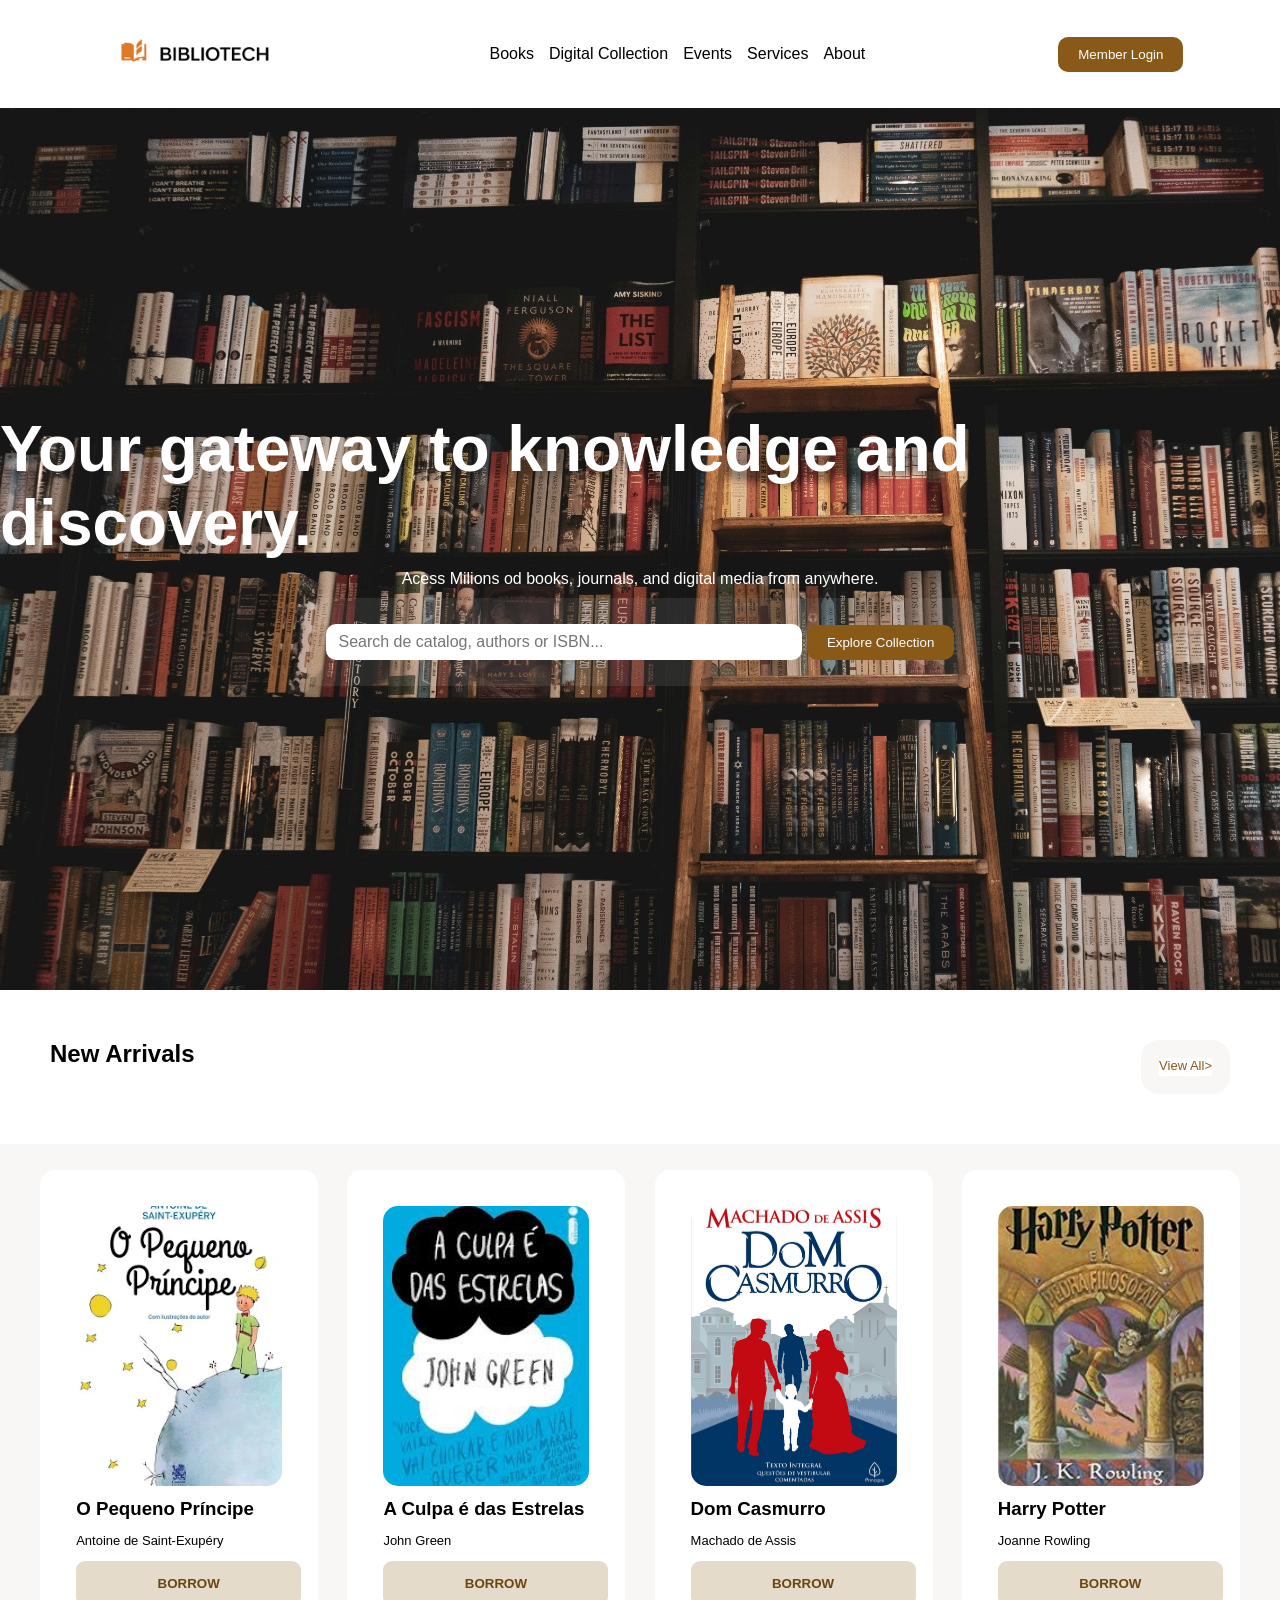
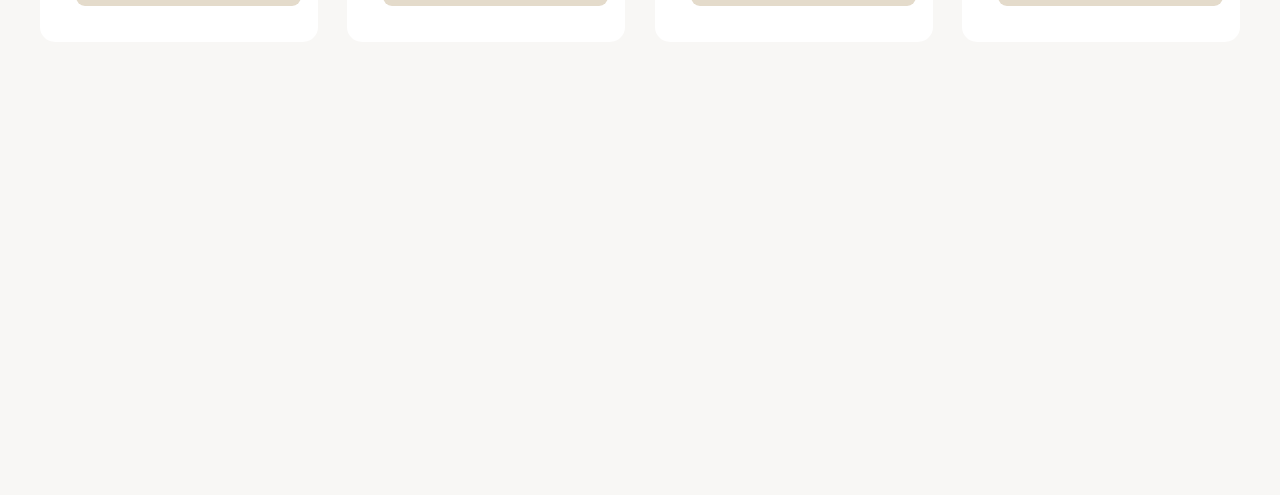
==== AA/index.html @ fc56c880 "primeiro commit" ====
<!DOCTYPE html>
<html lang="en">
<head>
    <meta charset="UTF-8">
    <meta name="viewport" content="width=device-width, initial-scale=1.0">
    <title>Bibliotech</title>
    <link rel="stylesheet" href="index.css">
</head>
<body>

    <div class="cabecalho">
        <img src="assets/logo.png" class= "logo"></img>
        <div class="itens">
            <p>Books</p>
            <p>Digital Collection</p>
            <p>Events</p>
            <p>Services</p>
            <p>About</p>
        </div>

        <input
        type="button"
        value="Member Login"
        class="botao"
        ></input>

    </div>
    <div class="hero">
        <h1> Your gateway to knowledge and discovery. </h1>
        <p> Acess Milions od books, journals, and digital media from anywhere.</p>
        <div class="input_container">
            <input type="text" placeholder="Search de catalog, authors or ISBN..." class="pesquisa">                 
            <input type="button" value="Explore Collection" class="botao">
        </div>
    </div>  
    <div class="new">
        <h2>New Arrivals</h2>
        <p>View All></p>
           </div>
    <div class="livros">
        <div class="card">
            <img src="assets/pequen.jpg" class="pequeno_principe">
            <h3>O Pequeno Príncipe</h3>
            <p>Antoine de Saint-Exupéry</p>
            <button><h4>BORROW</h2></button>
        </div>
        <div class="card">
            <img src="assets/estrela.jpg" class="culpa_estrela">
            <h3>A Culpa é das Estrelas</h3>
            <p>John Green</p>
            <button><h4>BORROW</h2></button>
            
        </div>
        <div class="card">
         <img src="assets/domcas.jpg" class="dom_casmurro">
         <h3>Dom Casmurro</h3>
         <p>Machado de Assis</p>
         <button><h4>BORROW</h2></button>
        </div>
        <div class="card">
            <img src="assets/harry.jpg" class="harry_potter">
            <h3>Harry Potter</h3>
            <p>Joanne Rowling</p>
            <button><h4>BORROW</h2></button>
        </div>
    


        </div> 

           










</body>
</html>
---- AA/index.css ----
.cabecalho{
display: flex;
justify-content: space-around;
align-items: center;
height: 12vh;


}
*{
    margin: 0;
}

.itens{
    display: flex;
gap: 15px;

}


.botao{
    background-color: #895917;
    color: white;
border-radius: 10px;
outline: none;
padding: 10px 20px;
border: none;

}


.logo{
    width: 200px;

}
.image img{
    width: 100vw;
    height: 88vh;
object-fit: cover;
opacity: 40%;
z-index: 2;
}
.image{
    background-color: black;
    z-index: 1;
}
.descricao{
    width: 100vw;
    height: 88vh;
    z-index: 3;
    display: flex;
    align-items: center;
    justify-content: center;
    position: absolute;
    top: 10px;
    right: 10px;
    color: white;
    flex-direction: column;
    

}
.hero{
    width: 100vw;
    height: 98vh;
    justify-content: center;
    align-items: center;
    display: flex;
    background-image: url("assets/capa.jpg");
    flex-direction: column;
    gap: 10px;
    color: white;

}
.hero h1{
    color: white;
    font-weight: 800;
    font-size: 4rem;

}
.hero p{
    color: white;
}
*{
    margin: o;

}
.pesquisa{
    padding: 1vh 5vw 1vh 1vw;
    border: none;
    outline: #895917;
    font-size: 1rem;
    border-radius: 10px;
    width: 400px;
}
.input_container{
    padding: 2vw;
    border-radius: 20px;
    background-color: rgb(213, 213, 213, 0.100);
}
.livros{
    height: 100vh;
    padding: 2vw;
    display: flex;
    justify-content: space-around;
    background-color: #F8F7F5;
}
.card{
    width: 206px;
    border-radius: 15px;
    height: 400px;
    display: flex;
    flex-direction: column;
    justify-content: center;
    border: 4vh solid white;
    background-color: white;
    
    

    
}
.new{
    border:50px solid color(srgb 255 255 255);
    display: flex;
    justify-content: space-between;

}
.new p{
    color: #895917;
    font-size: small;
    border: 2vh solid #F8F7F5;
    border-radius: 2vh;
    height: 2vh;    
}
* {
    font-family: Arial, sans-serif;
}
.card img{
  height: 70%;
  border-radius: 15px;
  object-fit: cover;
  width: 100%;
  margin-bottom: auto;

}
.card button{
    background-color: #e4dbcb;
    border: 0;
    border-radius: 1vh;
    height: 5vh;
    color: #6c450f;
    width: 25vh;
}
.card h3 {
    margin-bottom: auto;
}
.card p{
    margin-bottom: auto;
    font-size: small;

}
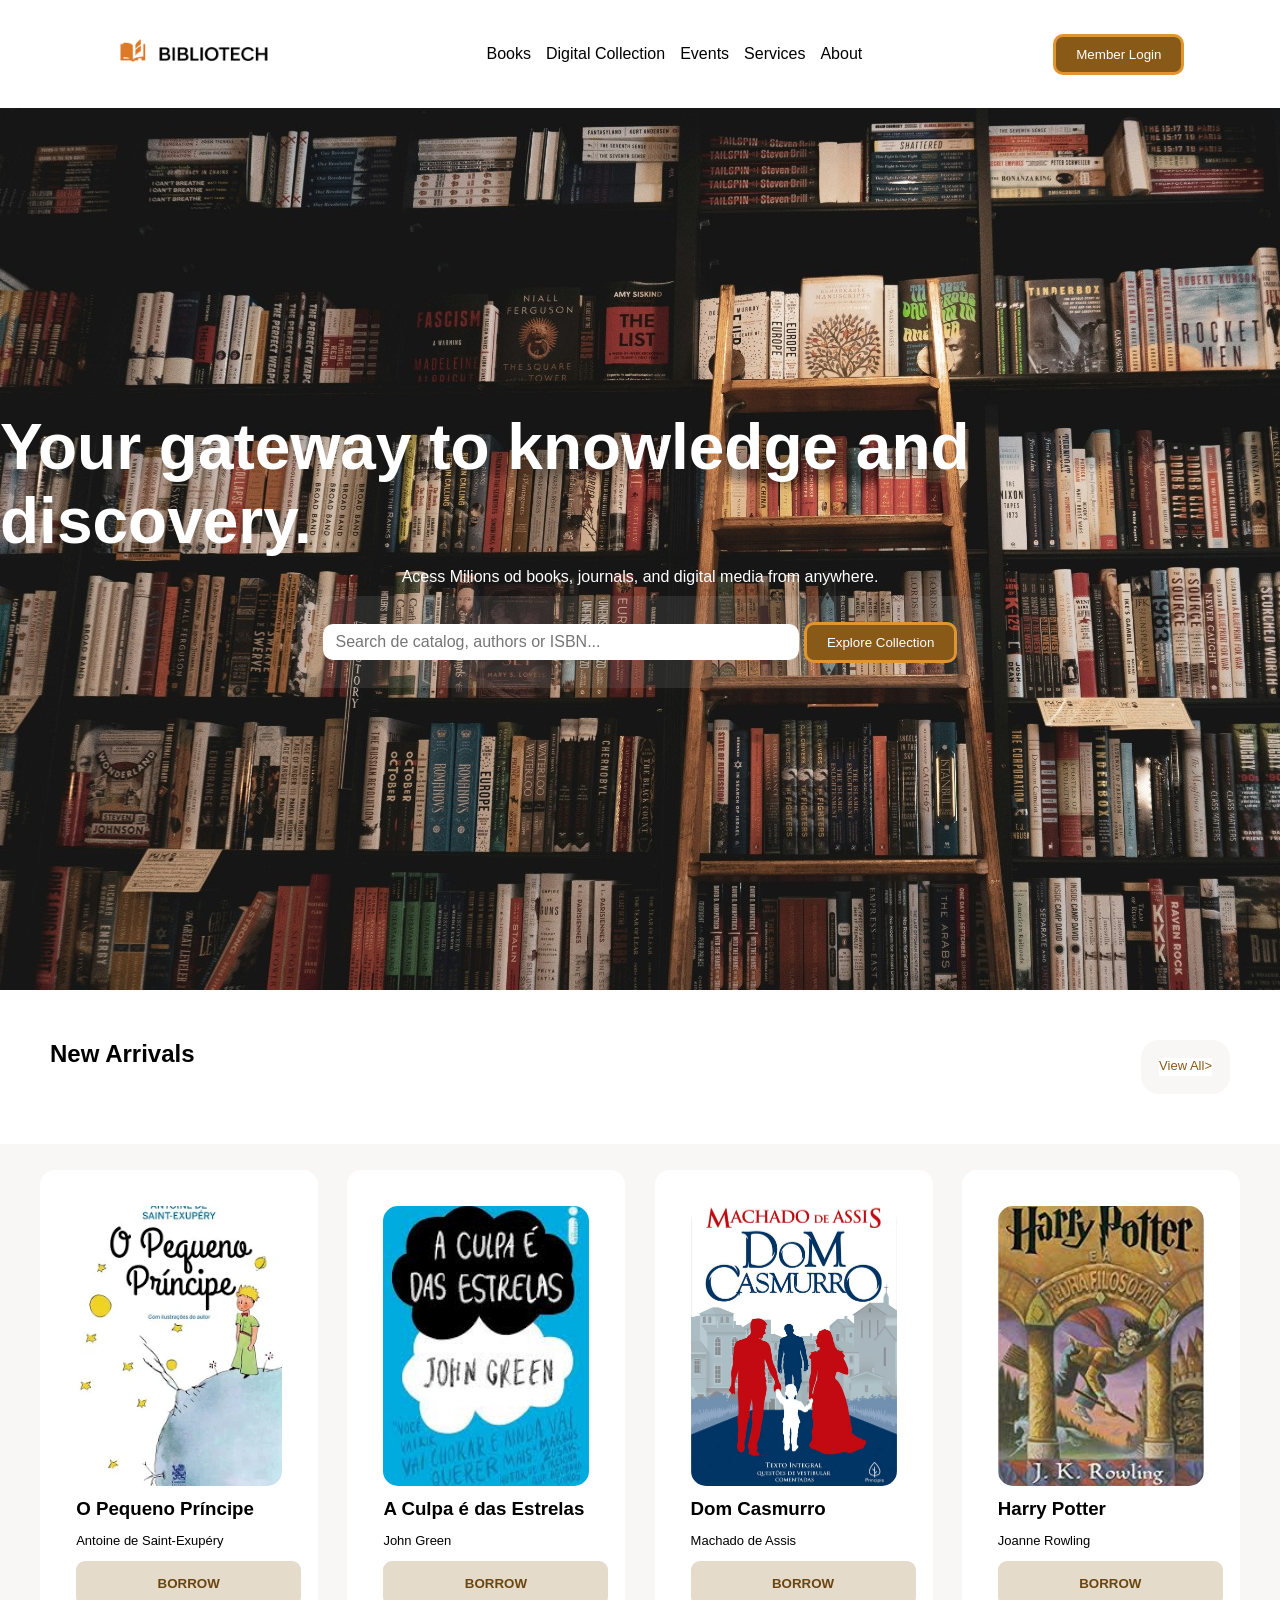
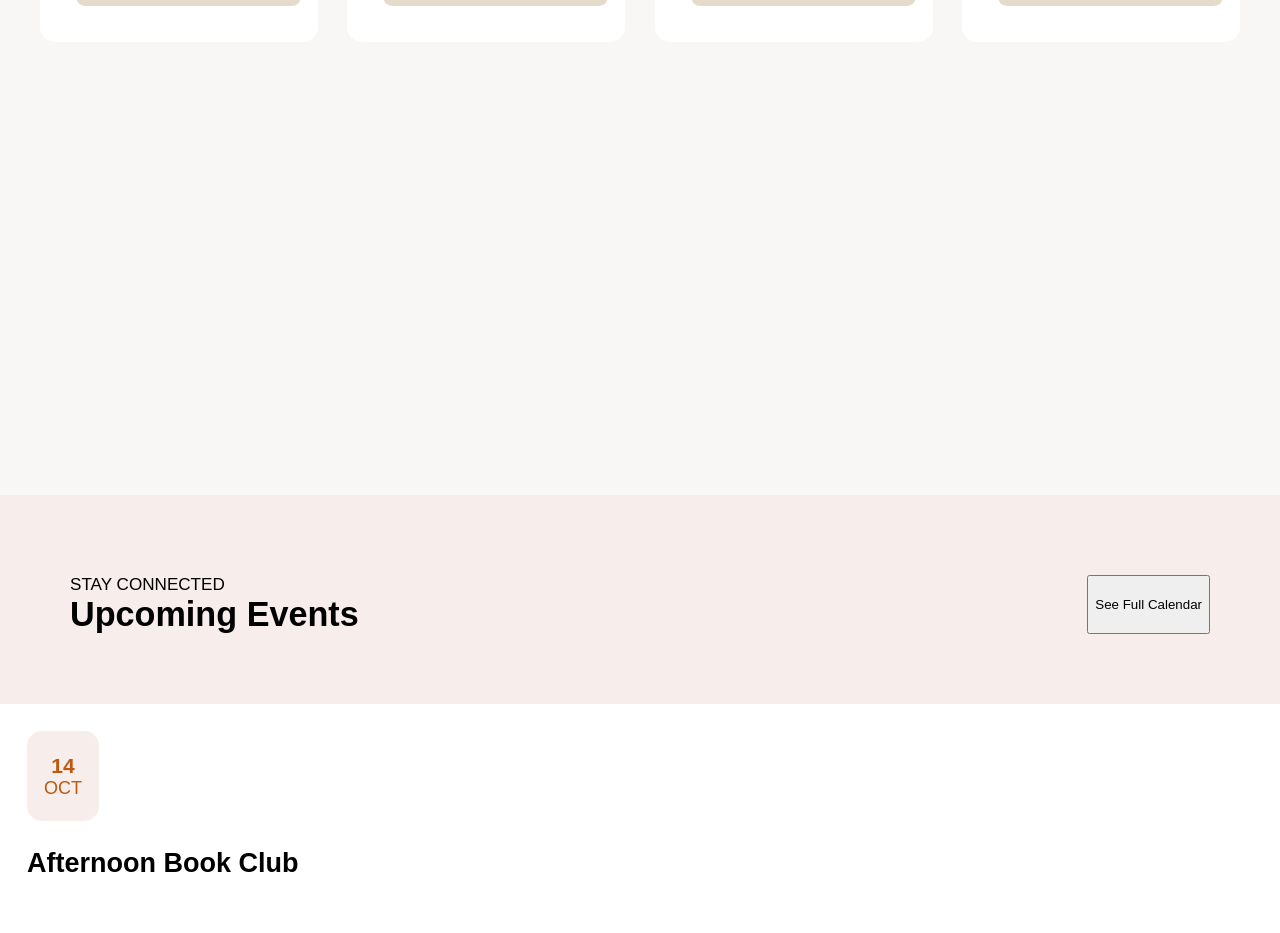
==== commit e0255f67: "updte" ====
--- a/AA/index.html
+++ b/AA/index.html
@@ -22,7 +22,8 @@
         type="button"
         value="Member Login"
         class="botao"
-        ></input>
+        >
+        
 
     </div>
     <div class="hero">
@@ -67,7 +68,29 @@
 
 
         </div> 
+    <div class="calendario">
+    <div class="stay">
+    <p>STAY CONNECTED</p>
+    <h1>Upcoming Events</h1>
+    </div>
+    <button class="see">See Full Calendar</button>
+    </div>
 
+     
+</div>
+<div class="calendariu">
+    <div class="cartas">
+        <div class="dia">
+            <h3>14</h3>
+            <p>OCT</p>
+            </div>
+            <h2>Afternoon Book Club</h2>
+            <p></p>
+
+    </div>
+
+</div>
+    
            
 
 
--- a/AA/index.css
+++ b/AA/index.css
@@ -23,7 +23,7 @@
 border-radius: 10px;
 outline: none;
 padding: 10px 20px;
-border: none;
+border: 0.4vh solid #df9631;
 
 }
 
@@ -157,3 +157,37 @@
     font-size: small;
 
 }
+.calendario{
+    background-color: #F7EDEB;
+    border: 70px solid #F7EDEB;
+    display: flex;
+    justify-content: space-between;
+    border-top: 80px solid #F7EDEB;
+    borer-bottom: 20px solid #F7EDEB;
+    font-size: 1.9vh;
+}
+.cartas{
+    height: 30hv;
+    width: 50vh;
+    background-color: white;
+    border-radius: 15px;
+    border: 3vh solid white;
+    flex-direction: column;
+    font-family: Arial, "Helvetica Neue", Arial, Helvetica, sans-serif;
+    display: flex;
+    font-size: 2vh;
+    gap: 3vh;
+}
+.dia{
+    background-color: #F7EDEB;
+    color: #BE590F;
+    height: 10vh;
+    width: 8vh;
+    border-radius: 15px;
+    display: flex;
+    flex-direction: column;
+    align-items: center;
+    justify-content: center;
+}
+
+
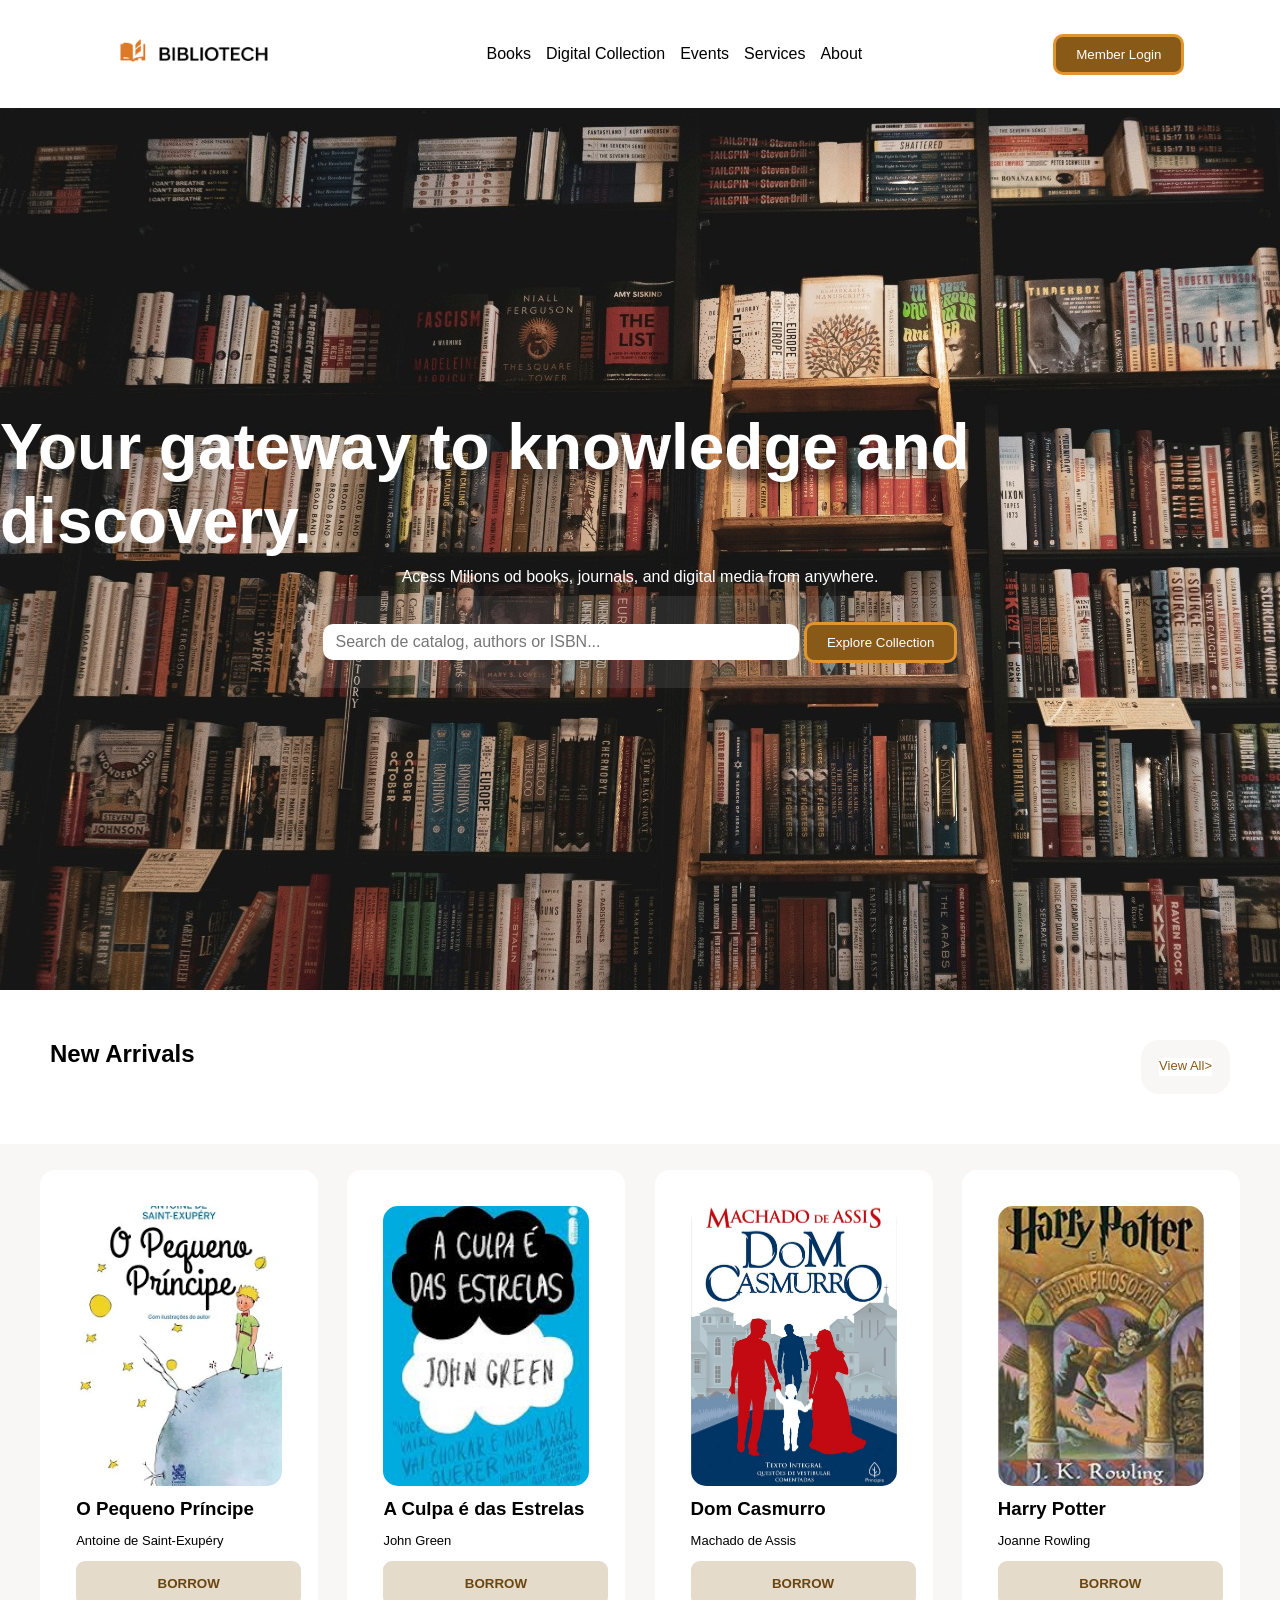
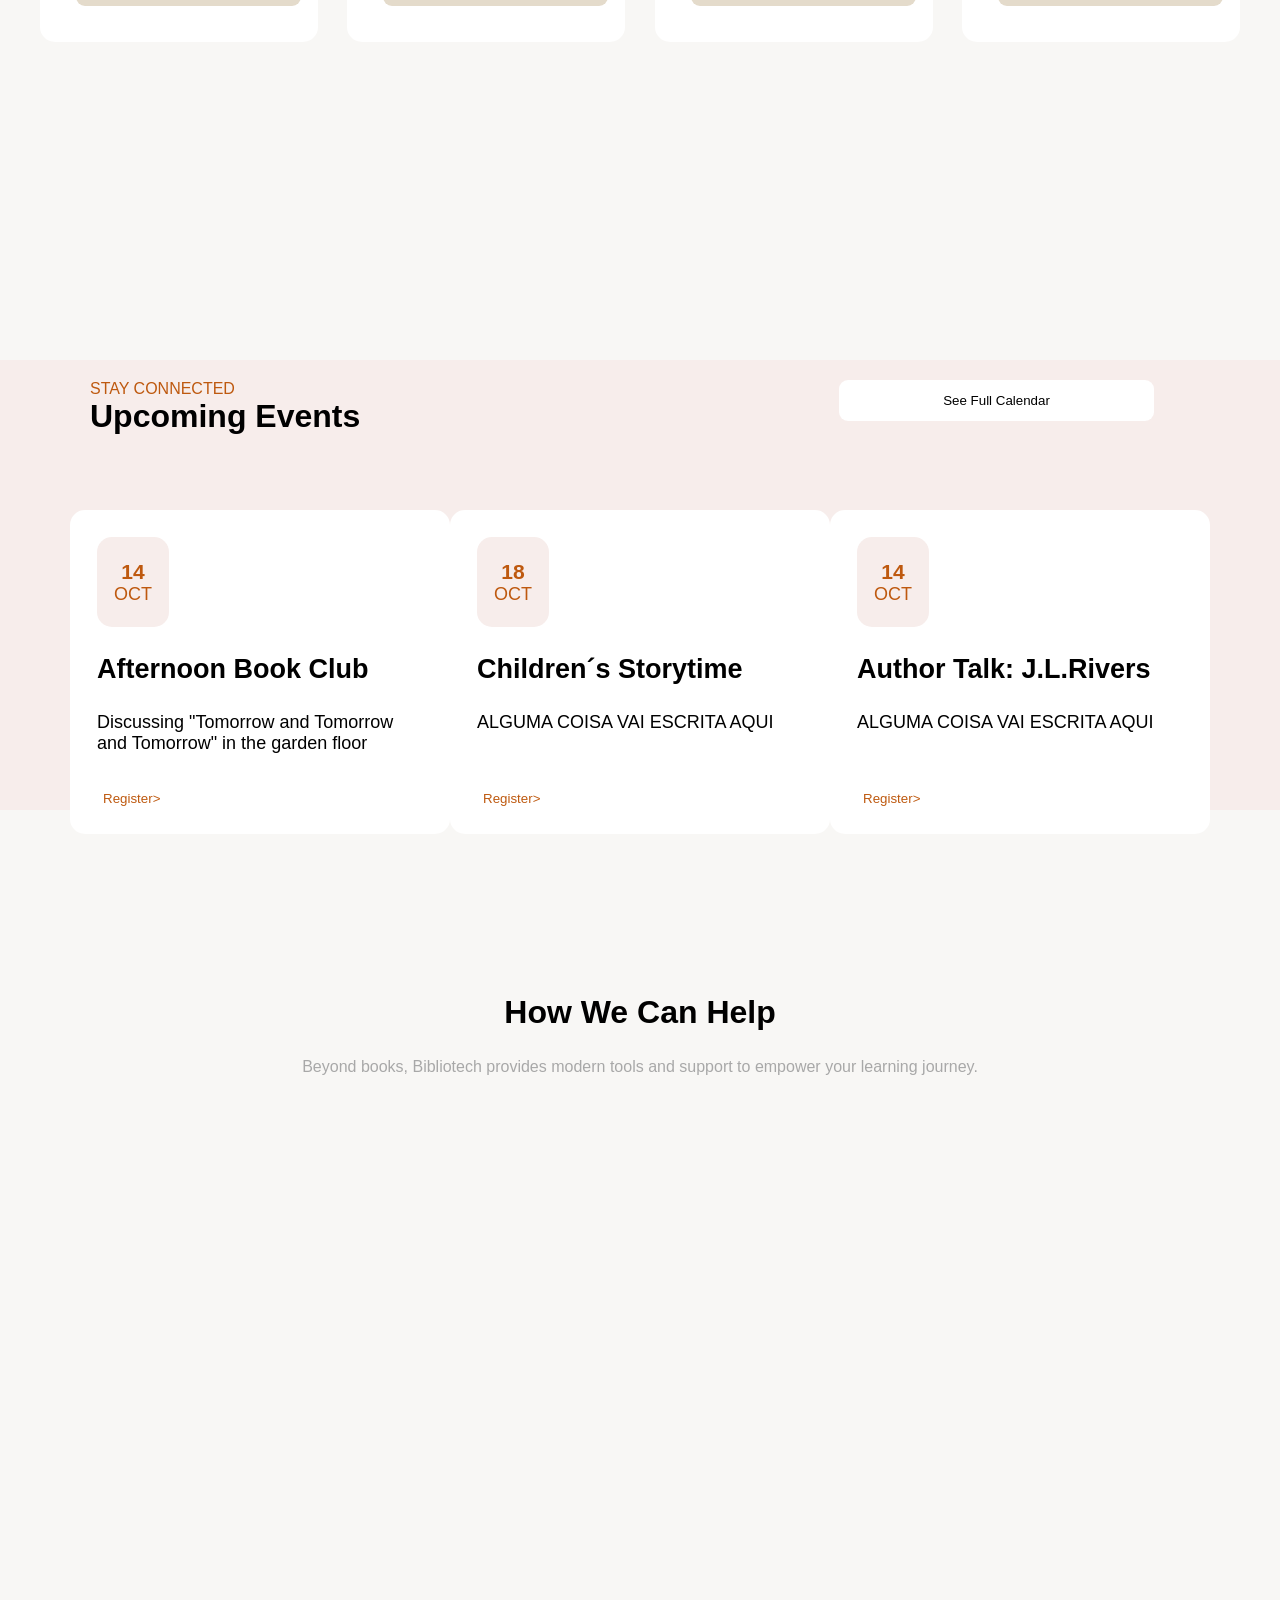
==== commit eb4dafa9: "sim" ====
--- a/AA/index.html
+++ b/AA/index.html
@@ -85,11 +85,44 @@
             <p>OCT</p>
             </div>
             <h2>Afternoon Book Club</h2>
-            <p></p>
+            <p>Discussing "Tomorrow and Tomorrow and Tomorrow" in the garden floor</p>
+            <button>Register></button>
+        </div>
+       <div class="cartas">
+        <div class="dia">
+            <h3>18</h3>
+            <p>OCT</p>
+            </div>
+            <h2>Children´s Storytime</h2>
+            <p>ALGUMA COISA VAI ESCRITA AQUI</p>
+            <button>Register></button>
+        </div>
+        <div class="cartas">
+        <div class="dia">
+            <h3>14</h3>
+            <p>OCT</p>
+            </div>
+            <h2>Author Talk: J.L.Rivers</h2>
+            <p>ALGUMA COISA VAI ESCRITA AQUI</p>
+            <button>Register></button>
+        </div>
+         </div>
+         <div class="Painel">
+            <div class="Ajuda">
+                <h1>How We Can Help</h1>
+                <p>Beyond books, Bibliotech provides modern tools and support to empower your learning journey.  </p>
 
-    </div>
+            </div>
+         </div>
+     
+            
 
-</div>
+            
+
+
+
+         </div>
+
     
            
 
--- a/AA/index.css
+++ b/AA/index.css
@@ -59,7 +59,7 @@
 
 }
 .hero{
-    width: 100vw;
+    width: 100;
     height: 98vh;
     justify-content: center;
     align-items: center;
@@ -97,7 +97,7 @@
     background-color: rgb(213, 213, 213, 0.100);
 }
 .livros{
-    height: 100vh;
+    height: 85vh;
     padding: 2vw;
     display: flex;
     justify-content: space-around;
@@ -158,16 +158,38 @@
 
 }
 .calendario{
+    display: flex;
+    margin: 6vh;
     background-color: #F7EDEB;
-    border: 70px solid #F7EDEB;
-    display: flex;
     justify-content: space-between;
-    border-top: 80px solid #F7EDEB;
-    borer-bottom: 20px solid #F7EDEB;
-    font-size: 1.9vh;
-}
+    margin: 0%;
+    border: 20px solid #F7EDEB;
+    border-top: 20px solid #F7EDEB;
+    border-left: 10vh solid #F7EDEB;
+    border-right: 14vh solid #F7EDEB;
+    border-bottom: 0gap;
+    
+    
+    
+    
+
+}
+.calendario button{
+    border: none;
+    background-color: white;
+    width: 35vh;
+    height: 4.5vh;
+    border-radius: 1vh;
+    
+
+
+}
+.calendario p{
+    color: #BE590F;
+}
+
 .cartas{
-    height: 30hv;
+    height: 30vh;
     width: 50vh;
     background-color: white;
     border-radius: 15px;
@@ -189,5 +211,51 @@
     align-items: center;
     justify-content: center;
 }
-
-
+.cartas button{
+    margin-top: auto;
+    color: #BE590F;
+    cursor: pointer;
+    border: none;
+    background-color: white;
+    width: 2vh;
+}
+.calendariu{
+    background-color: #F7EDEB;
+    border: 70px solid #F7EDEB;
+    display: flex;
+    justify-content: space-between;
+    border-top: 55px solid #F7EDEB;
+    border-bottom:20px #F7EDEB;
+    font-size: 1.9vh;
+    height: 300px;
+    
+    
+}
+.Painel{
+    display: flex;
+    background-color: white;
+    height: 100vh;
+    justify-content: center;
+    border-top: 15vh solid #F8F7F5;
+    background-color: #F8F7F5
+
+    
+}
+.Ajuda{
+    height: 20vh;
+    display: flex;
+    flex-direction: column;
+    align-items: center;
+    justify-content: center;
+    gap: 3vh;
+    width: 100vh;
+    text-align: center ;
+}
+.Ajuda p{
+    
+    color: #A8A8A8;
+
+}
+
+
+
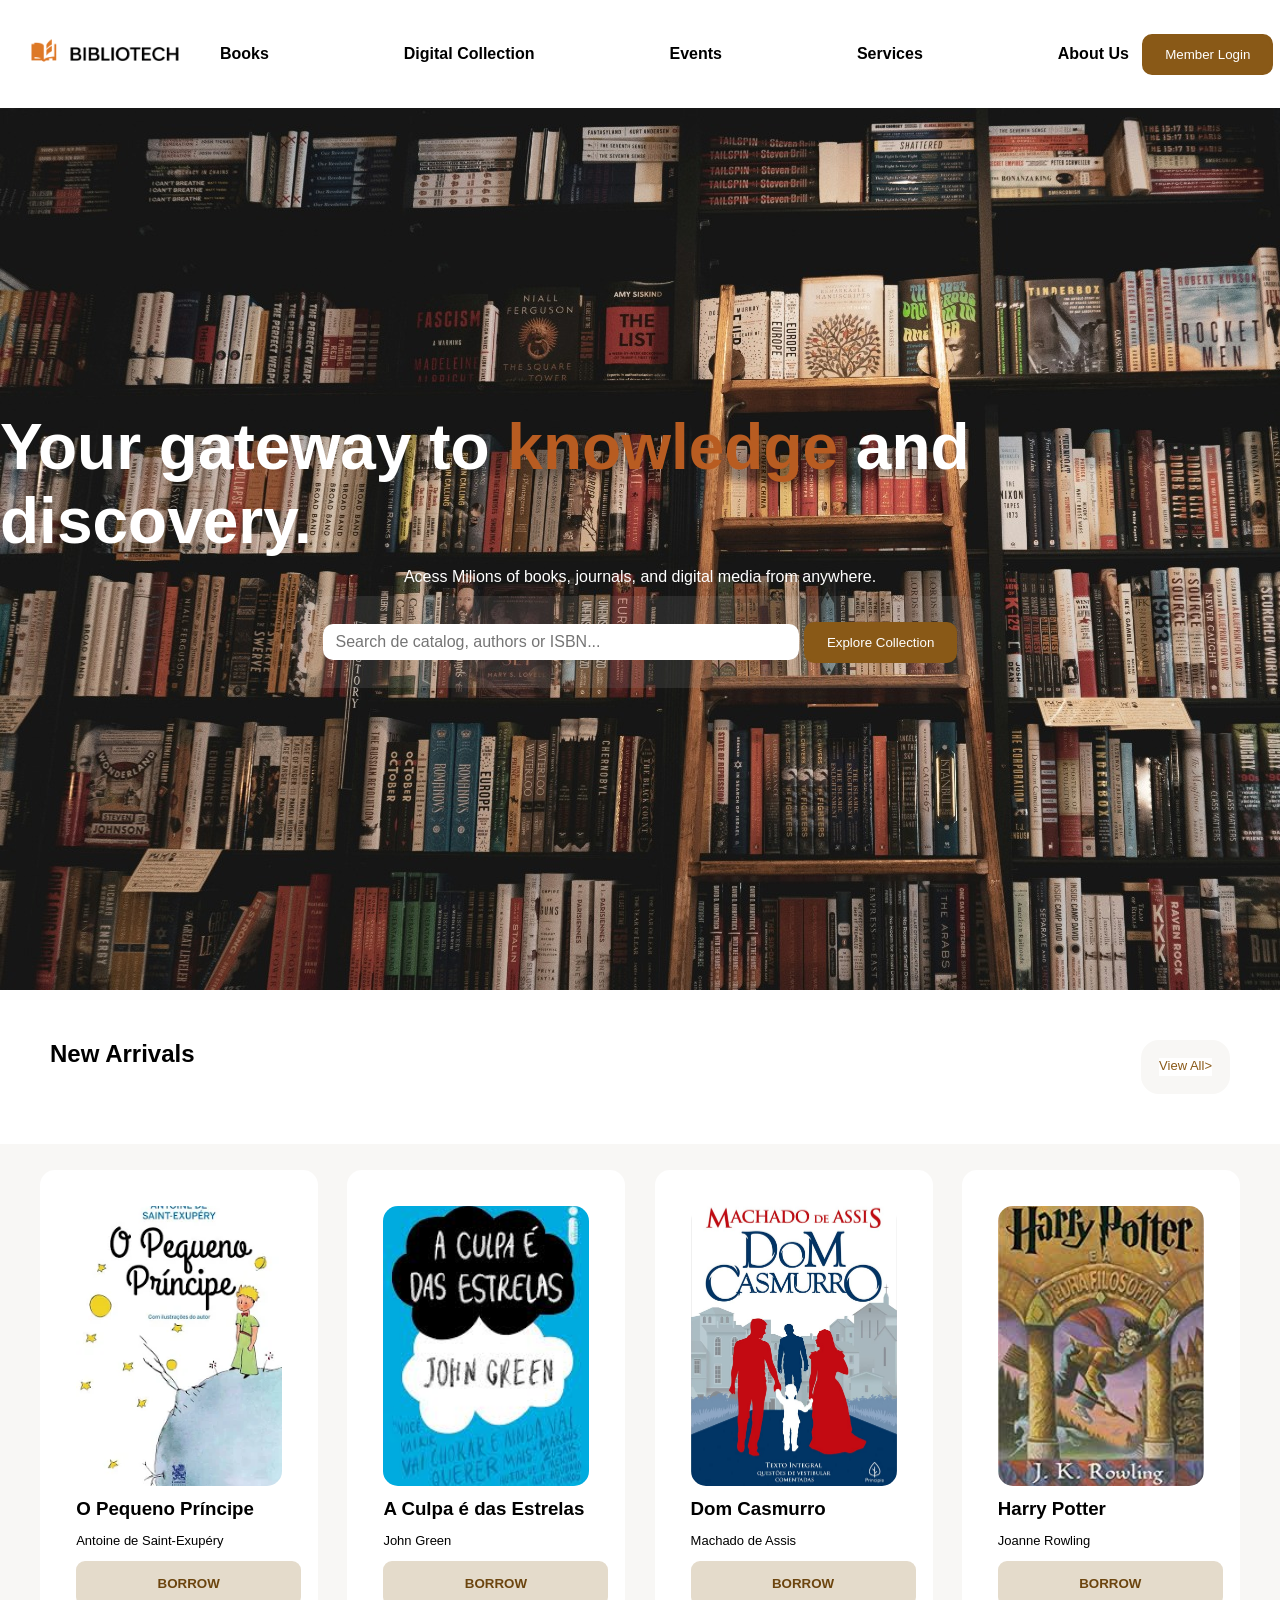
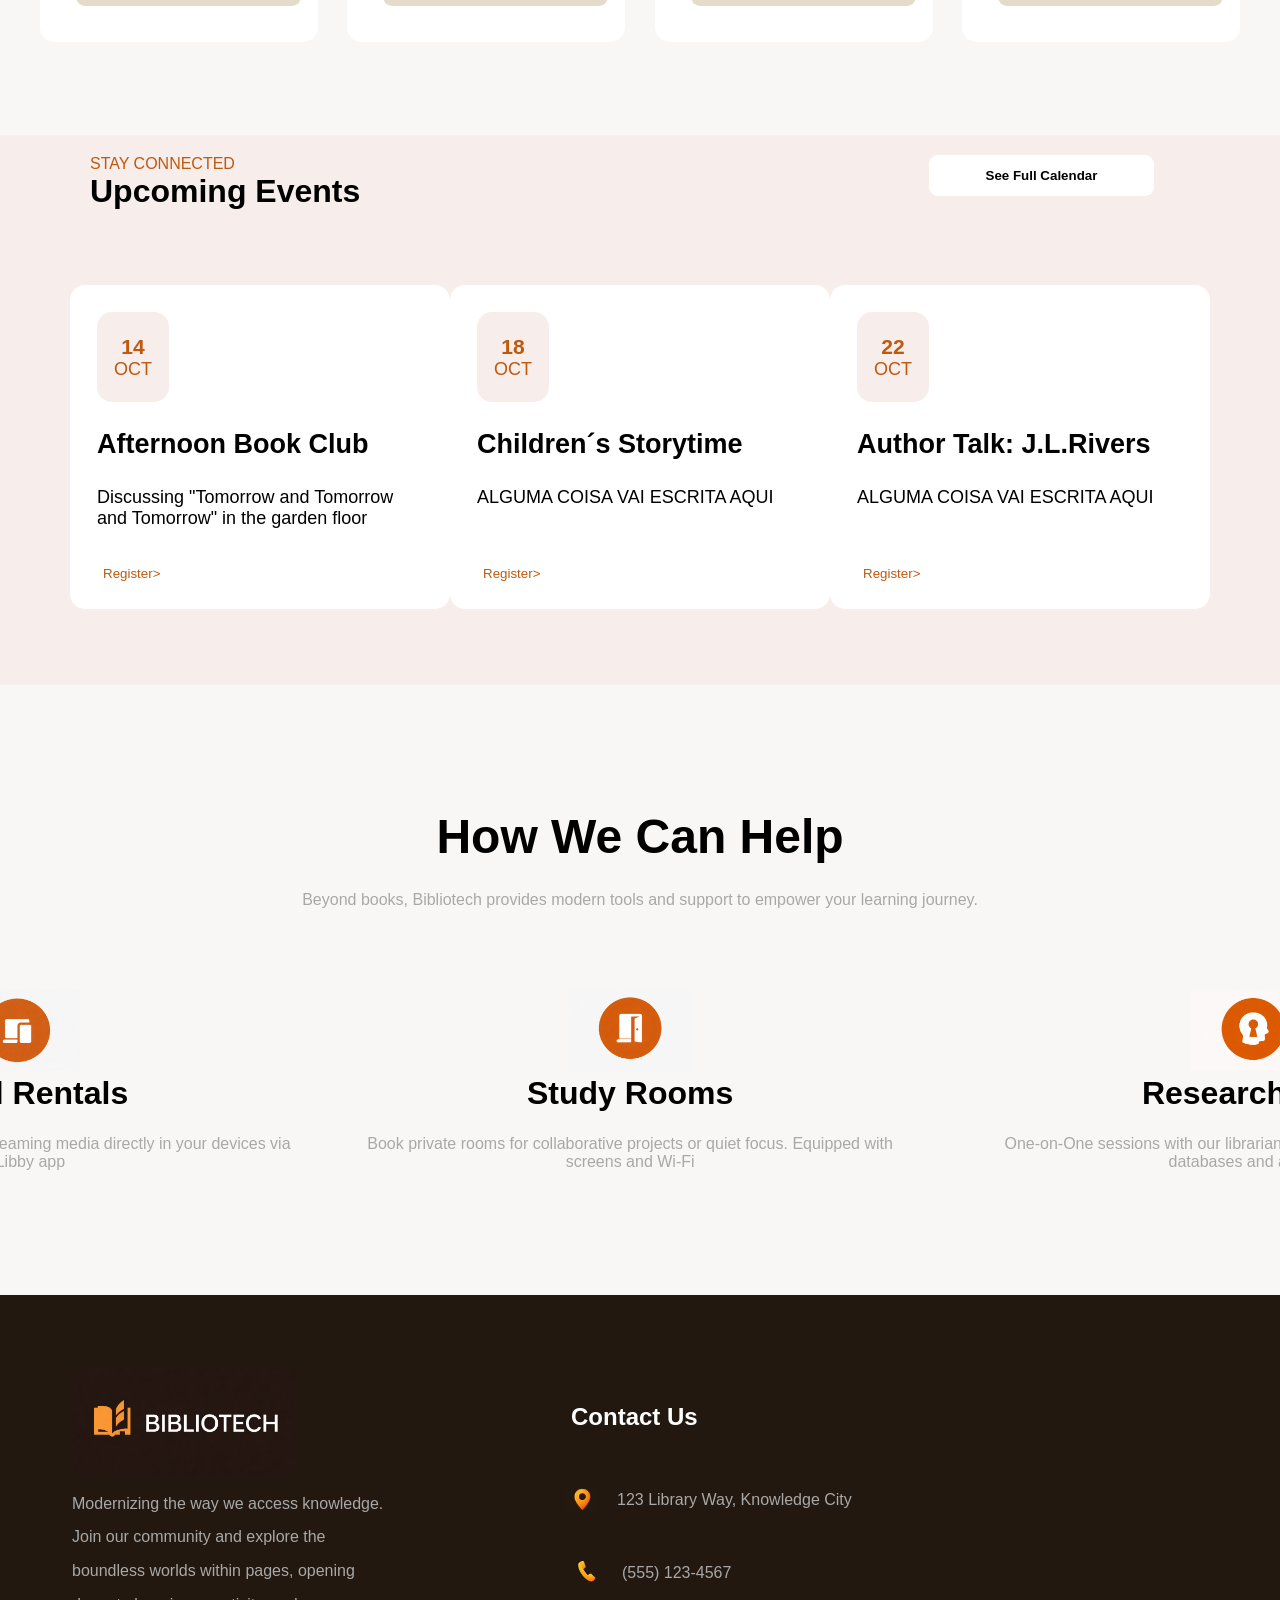
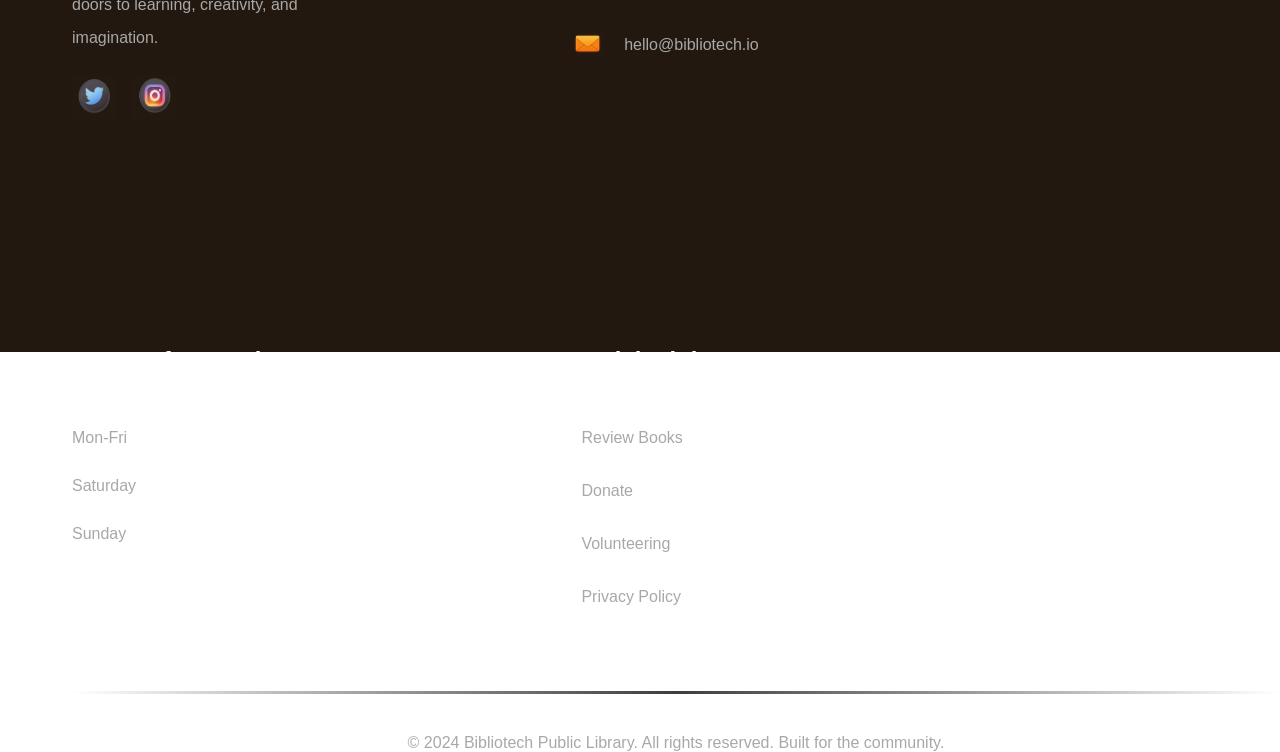
==== commit c108d333: "update" ====
--- a/AA/index.html
+++ b/AA/index.html
@@ -11,11 +11,11 @@
     <div class="cabecalho">
         <img src="assets/logo.png" class= "logo"></img>
         <div class="itens">
-            <p>Books</p>
-            <p>Digital Collection</p>
-            <p>Events</p>
-            <p>Services</p>
-            <p>About</p>
+            <h4>Books</h4>
+            <h4>Digital Collection</h4>
+            <h4>Events</h4>
+            <h4>Services</h4>
+            <h4>About Us</h4>
         </div>
 
         <input
@@ -27,8 +27,8 @@
 
     </div>
     <div class="hero">
-        <h1> Your gateway to knowledge and discovery. </h1>
-        <p> Acess Milions od books, journals, and digital media from anywhere.</p>
+        <h1>Your gateway to <span class="Destaque">knowledge</span> and discovery.  </h1>
+        <p> Acess Milions of books, journals, and digital media from anywhere.</p>
         <div class="input_container">
             <input type="text" placeholder="Search de catalog, authors or ISBN..." class="pesquisa">                 
             <input type="button" value="Explore Collection" class="botao">
@@ -73,7 +73,7 @@
     <p>STAY CONNECTED</p>
     <h1>Upcoming Events</h1>
     </div>
-    <button class="see">See Full Calendar</button>
+    <button class="see"><h4>See Full Calendar</h4></button>
     </div>
 
      
@@ -99,7 +99,7 @@
         </div>
         <div class="cartas">
         <div class="dia">
-            <h3>14</h3>
+            <h3>22</h3>
             <p>OCT</p>
             </div>
             <h2>Author Talk: J.L.Rivers</h2>
@@ -109,17 +109,83 @@
          </div>
          <div class="Painel">
             <div class="Ajuda">
-                <h1>How We Can Help</h1>
+                <div class="tamanho">
+                    <h1>How We Can Help</h1>
+                </div>
                 <p>Beyond books, Bibliotech provides modern tools and support to empower your learning journey.  </p>
-
-            </div>
-         </div>
+                <div class="cards">
+                    <div class="Digital">
+                        <img src="assets/image1.jpg" alt="digitalimg">
+            <h1>Digital Rentals</h1>
+            <p>Borrow ebooks, audiobooks, and streaming media directly in your devices via the Libby app</p>
+         </div>
+         <div class="Study">
+            <img src="assets/image2.jpg" alt="stdudyimg">
+            <h1>Study Rooms</h1>
+            <p>Book private rooms for collaborative projects or quiet focus. Equipped with screens and Wi-Fi</p>
+         </div>
+         <div class="Research">
+            <img src="assets/image3.jpg" alt="researchimg">
+            <h1>Research Help</h1>
+            <p>One-on-One sessions with our librarians to hel you navigate academic databases and archives </p>
+         </div>
+
+                </div>
+            </div>
+         </div>
+         <div class="fundopreto">
+
+    <div class="txt">
+        <img class="logo" src="assets/logofinal.jpg" alt="logoimg">
+        <p> Modernizing the way we access knowledge. Join our community and explore the boundless worlds within pages, opening doors to learning, creativity, and imagination. </p>
+
+        <div class="redes">
+            <img class="twitter" src="assets/twitter.jpg" alt="logotwitter">
+            <img class="insta" src="assets/instagram.jpg" alt="logoinsta">
+        </div>
+    </div>
+
+         <div class="contact">
+            <h2>Contact Us</h2>
+            <div class="gps">
+                <img src="assets/gps.jpg" alt="img">
+                <p>123 Library Way, Knowledge City</p>
+             </div>
+            <div class="telefone">
+                <img src="assets/telefone.jpg" alt="img">
+                <p>(555) 123-4567</p>
+            </div>
+            <div class="carta">
+                <img class="cartinha" src="assets/carta.jpg" alt="img">
+                <p>hello@bibliotech.io</p>
+                   </div>
+         </div>
+
+         <div class="hours">
+            <h2>Hours of Operation</h2>
+                    <p>Mon-Fri<span>8am - 9pm</span></p>
+                    <p>Saturday<span>10am -6 pm</span></p>
+                    <p>Sunday<span>12pm - 5pm</span></p>
+         </div>
+
+         <div class="quick">
+                        <h2>Quick Links</h2>
+                        <p>Review Books</p>
+                        <p>Donate</p> 
+                        <p>Volunteering</p>
+                        <p>Privacy Policy</p>
+            </div>
+        <div class="ultima">
+            <p>© 2024 Bibliotech Public Library. All rights reserved. Built for the community.</p>
+        </div>
+
+</div>
+        
+ 
+         
      
             
 
-            
-
-
 
          </div>
 
--- a/AA/index.css
+++ b/AA/index.css
@@ -12,8 +12,13 @@
 
 .itens{
     display: flex;
-gap: 15px;
-
+gap: 15vh;
+
+
+}
+.Destaque{
+    color: #B85C21;
+    
 }
 
 
@@ -23,7 +28,9 @@
 border-radius: 10px;
 outline: none;
 padding: 10px 20px;
-border: 0.4vh solid #df9631;
+border: 0.4vh solid #895917;
+cursor: pointer;
+
 
 }
 
@@ -97,11 +104,12 @@
     background-color: rgb(213, 213, 213, 0.100);
 }
 .livros{
-    height: 85vh;
+    height: 60vh;
     padding: 2vw;
     display: flex;
     justify-content: space-around;
     background-color: #F8F7F5;
+    
 }
 .card{
     width: 206px;
@@ -112,7 +120,7 @@
     justify-content: center;
     border: 4vh solid white;
     background-color: white;
-    
+    cursor: pointer;
     
 
     
@@ -172,12 +180,14 @@
     
     
     
+    
+    
 
 }
 .calendario button{
     border: none;
     background-color: white;
-    width: 35vh;
+    width: 25vh;
     height: 4.5vh;
     border-radius: 1vh;
     
@@ -227,17 +237,22 @@
     border-top: 55px solid #F7EDEB;
     border-bottom:20px #F7EDEB;
     font-size: 1.9vh;
-    height: 300px;
+    height: 400px;
     
     
 }
 .Painel{
     display: flex;
+    text-align: center;
+    padding: 80px 20px;
     background-color: white;
-    height: 100vh;
+    height: 35vh;
     justify-content: center;
     border-top: 15vh solid #F8F7F5;
     background-color: #F8F7F5
+    
+    
+    
 
     
 }
@@ -249,13 +264,199 @@
     justify-content: center;
     gap: 3vh;
     width: 100vh;
-    text-align: center ;
+    margin-bottom: 60px;
+    
 }
 .Ajuda p{
     
     color: #A8A8A8;
 
 }
-
-
-
+.cards{
+    display: flex;
+    justify-content: center;
+    gap: 6vh;
+    margin-top: 6vh;
+    width: 200vh;
+    
+
+}
+.Digital img{
+    width: 14vh;
+    height: 9vh;
+}
+.Study img{
+    width: 14vh;
+    height: 9vh;
+}
+.Research img{
+    width: 14vh;
+    height: 9vh;
+}
+.Digital h1{
+    margin-bottom: 2.5vh;
+}
+.Study h1{
+    margin-bottom: 2.5vh;
+}
+.Research h1{
+    margin-bottom: 2.5vh;
+}
+.tamanho{
+    font-size: 24px;
+}
+.fundopreto{
+    background-color: #22180F;
+    height: 65vh;
+    display: flex;
+    flex-wrap: wrap;
+    justify-content: flex-start;
+    align-items: flex-start;
+    padding-left: 8vh;
+    padding-top: 8vh;
+    gap: 20vh;
+    
+}
+.txt{
+    width: 35vh;
+    font-size: 16px;
+    line-height: 2.1;
+    color: #A8A8A8
+    
+    
+}
+.txt .logo{
+    height: 12vh;
+    width: 25vh;
+    
+}
+
+.redes img{
+    height: 5vh;
+    width: 5vh;
+    margin-right: 10px;
+    mix-blend-mode: screen;
+    margin-top: 20px;
+}
+
+.contact h2{
+    color: white;
+    margin-top: 4vh;
+    margin-bottom: 6vh;
+    margin-left: 4px;
+    
+}
+.contact{
+    color: #A8A8A8;
+    
+    
+}
+
+.contact p{
+    margin: 0;
+    white-space: nowrap;
+}
+
+.gps img{
+    width: 30px;
+    height: 30px;
+    object-fit: contain;
+    mix-blend-mode: screen;
+    flex-shrink: 0;
+
+}
+
+.carta img{
+    width: 30px;
+    height: 30px;
+    object-fit: contain;
+    mix-blend-mode: screen;
+    flex-shrink: 0;
+    padding-left: 0.8vh;
+}
+
+.telefone img{
+    background-color: transparent;
+    width: 35px;
+    height: 35px;
+    object-fit: contain;
+    flex-shrink: 0;
+
+}
+
+.gps,
+.telefone,
+.carta{
+    display: flex;
+    align-items: center;
+    gap: 20px;
+    margin-bottom: 40px;
+}
+
+.hours h2{
+    color: white;
+    margin-bottom: 6vh;
+    margin-top: 4vh;
+    
+}
+
+.hours{
+    color: #A8A8A8;
+    
+    
+    
+
+}
+.hours span{
+    color: white;
+    margin-left: 20vh;
+
+}
+.hours p{
+    margin-bottom: 30px;
+}
+
+.quick h2{
+    color: white;
+    margin-top: 4vh;
+    margin-bottom: 6vh;
+    
+    
+
+}
+
+.quick p{
+    color: #A8A8A8;
+    margin-bottom: 35px;
+    
+}
+.ultima{
+    width: 100%;
+    text-align: center;
+    padding-top: 50px;
+    color: #A8A8A8;
+    margin-top: -20vh;
+    position: relative;
+    
+    
+    
+}
+.ultima::before{
+    content: "";
+    display: block;
+    width: 100%;
+    height: 3px;
+    margin-bottom: 40px;
+
+    background: linear-gradient(
+        to right,
+        transparent,
+        rgb(60, 61, 61),
+        transparent
+      );
+}
+    
+
+
+
+
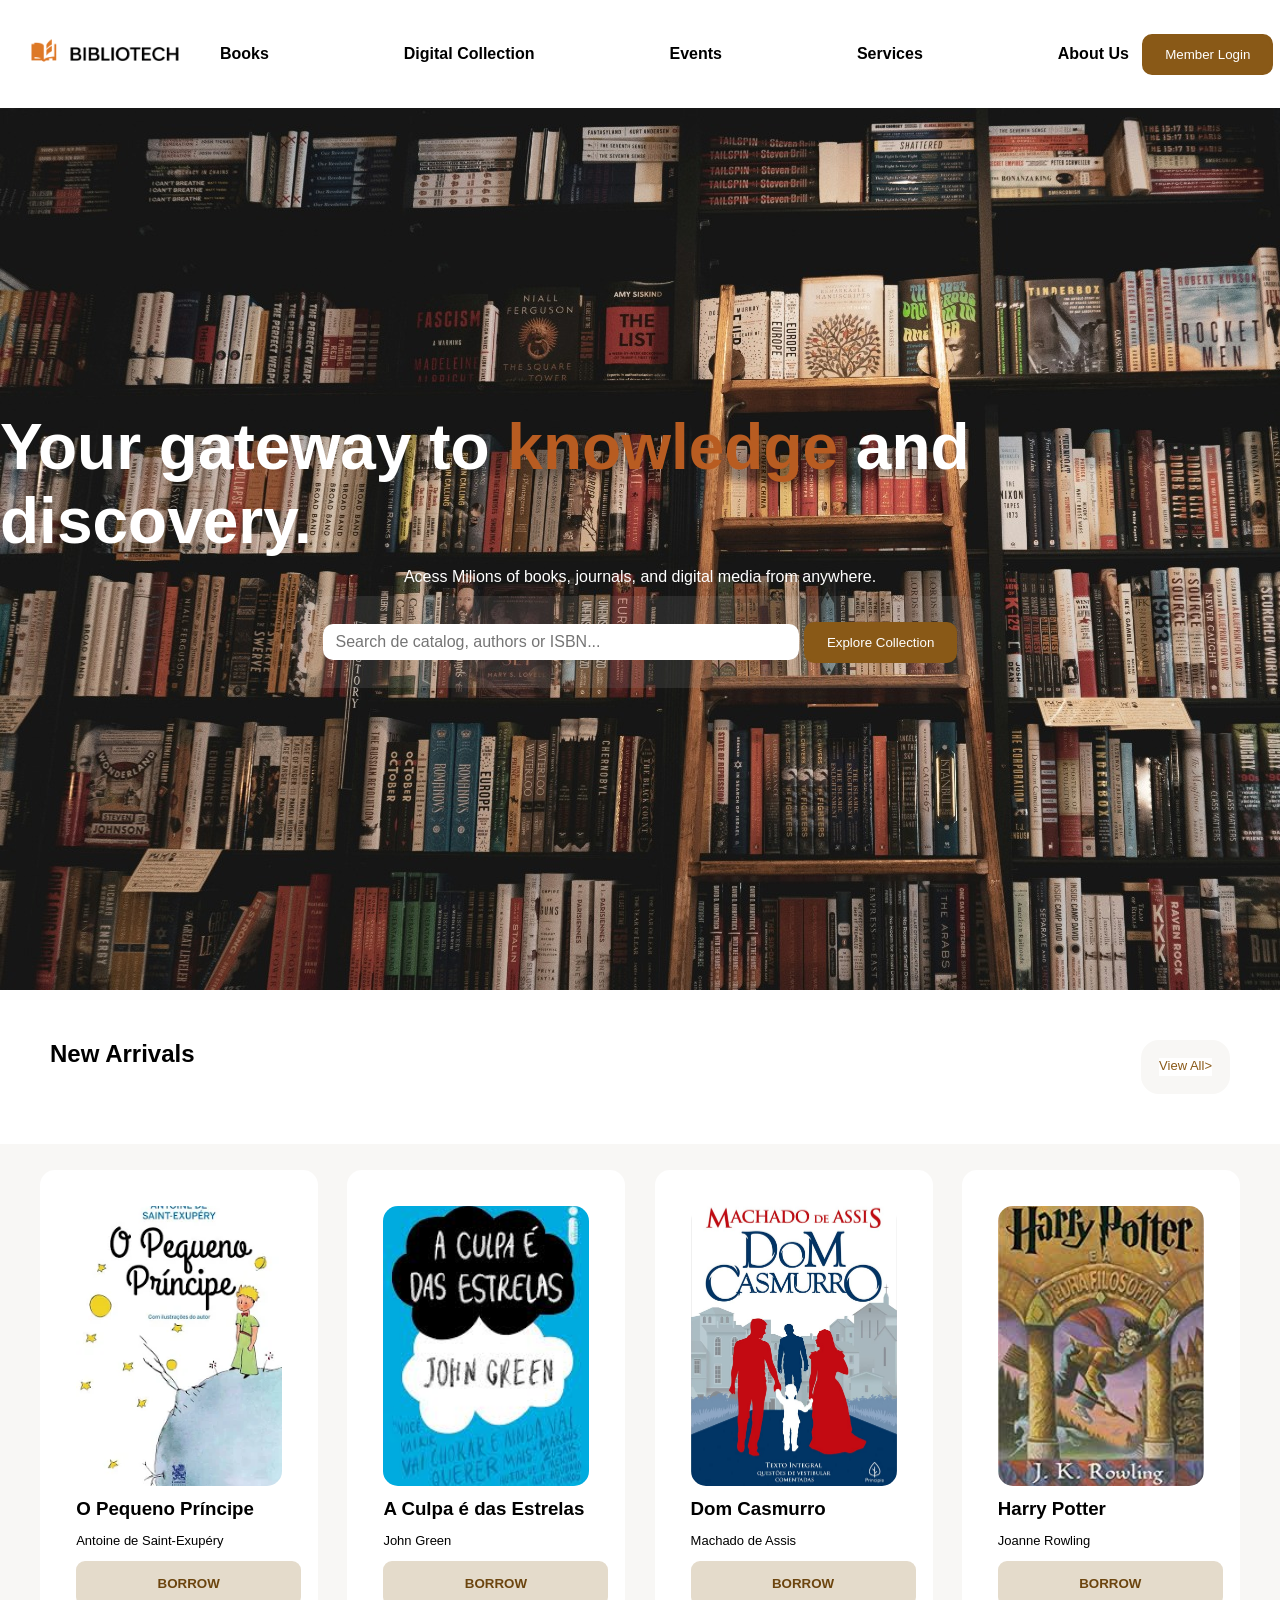
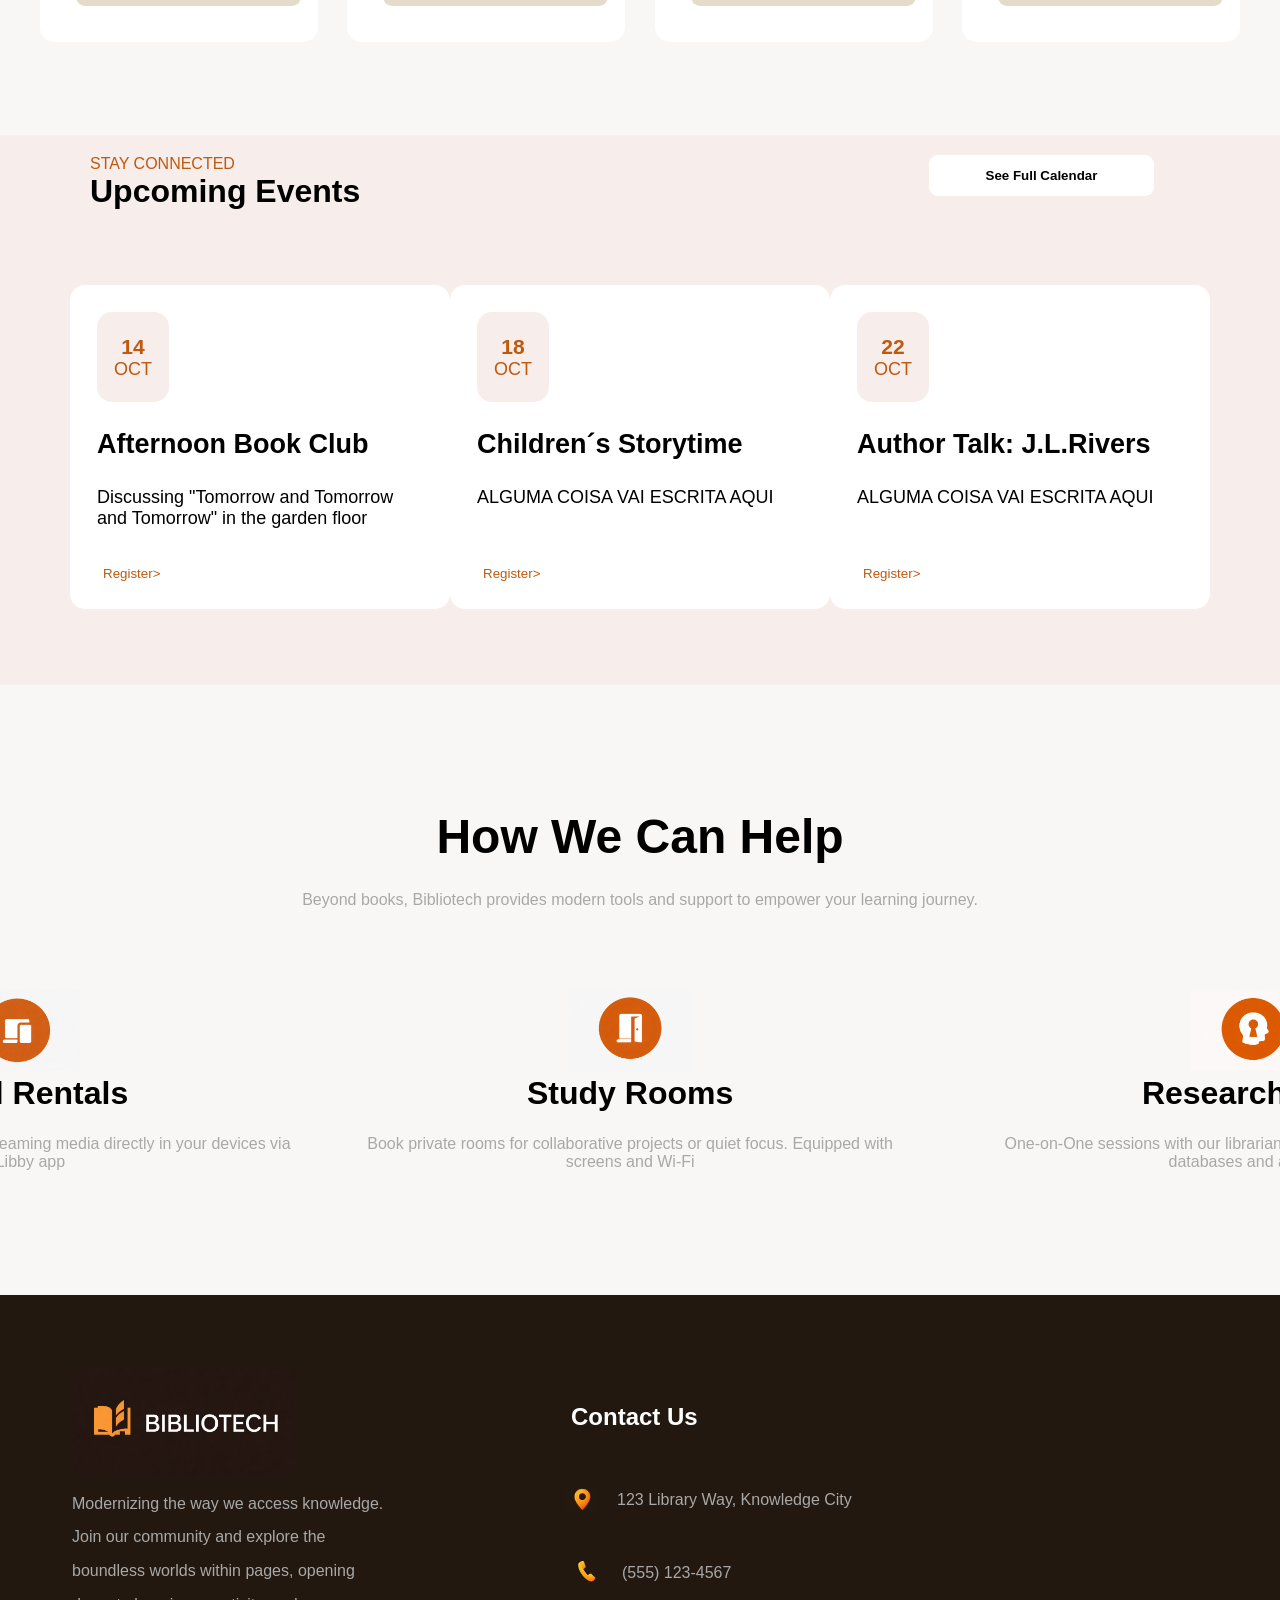
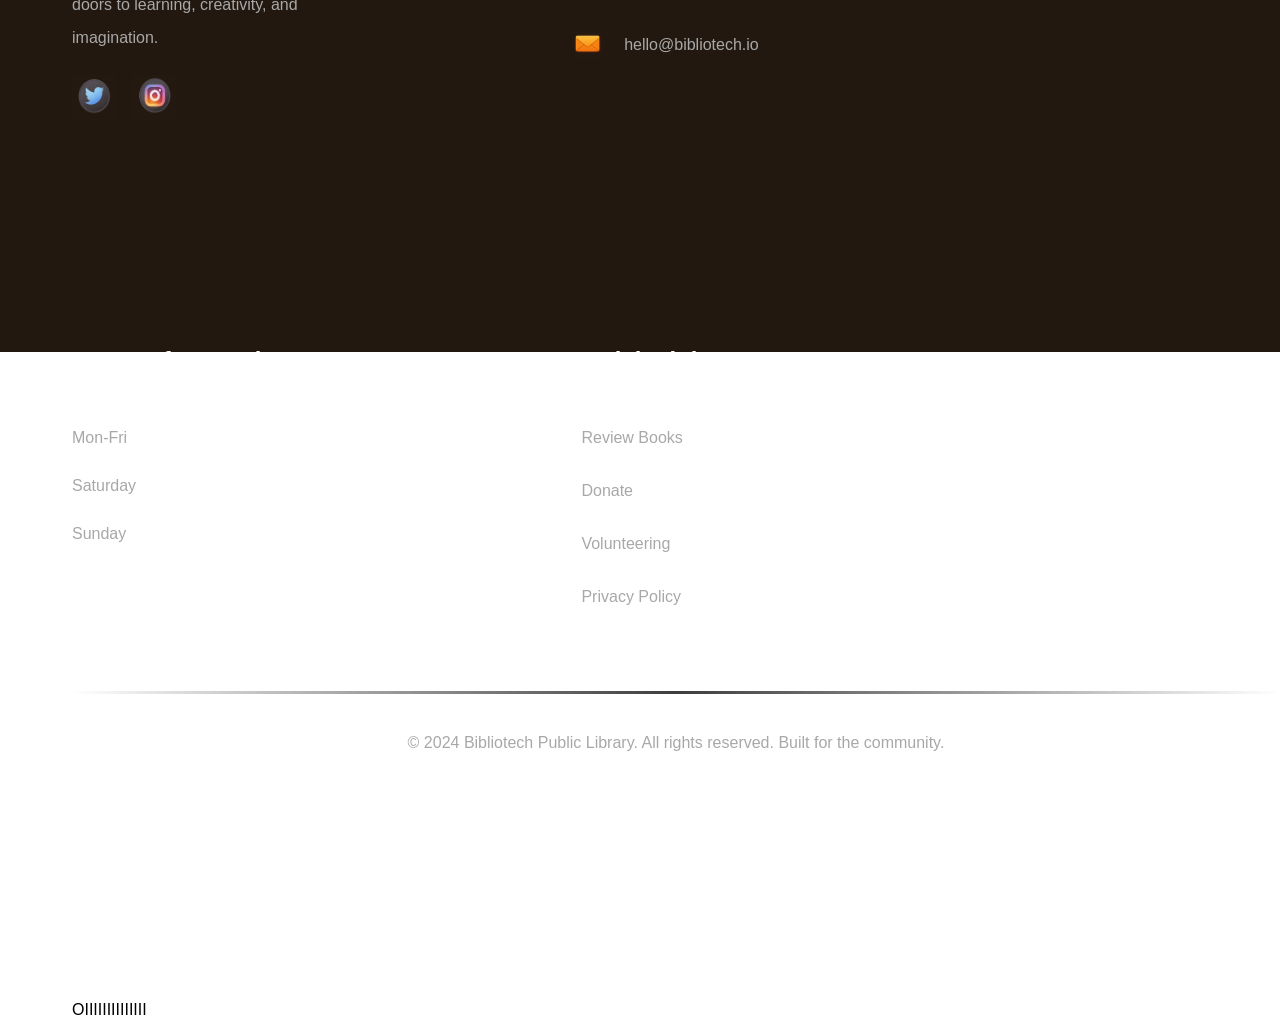
==== commit 0b1d0b7b: "primeiro commit" ====
--- a/AA/index.html
+++ b/AA/index.html
@@ -178,6 +178,9 @@
         <div class="ultima">
             <p>© 2024 Bibliotech Public Library. All rights reserved. Built for the community.</p>
         </div>
+        <div class="nomeeeee">
+            <p>OIIIIIIIIIIIIII</p>
+        </div>
 
 </div>
         
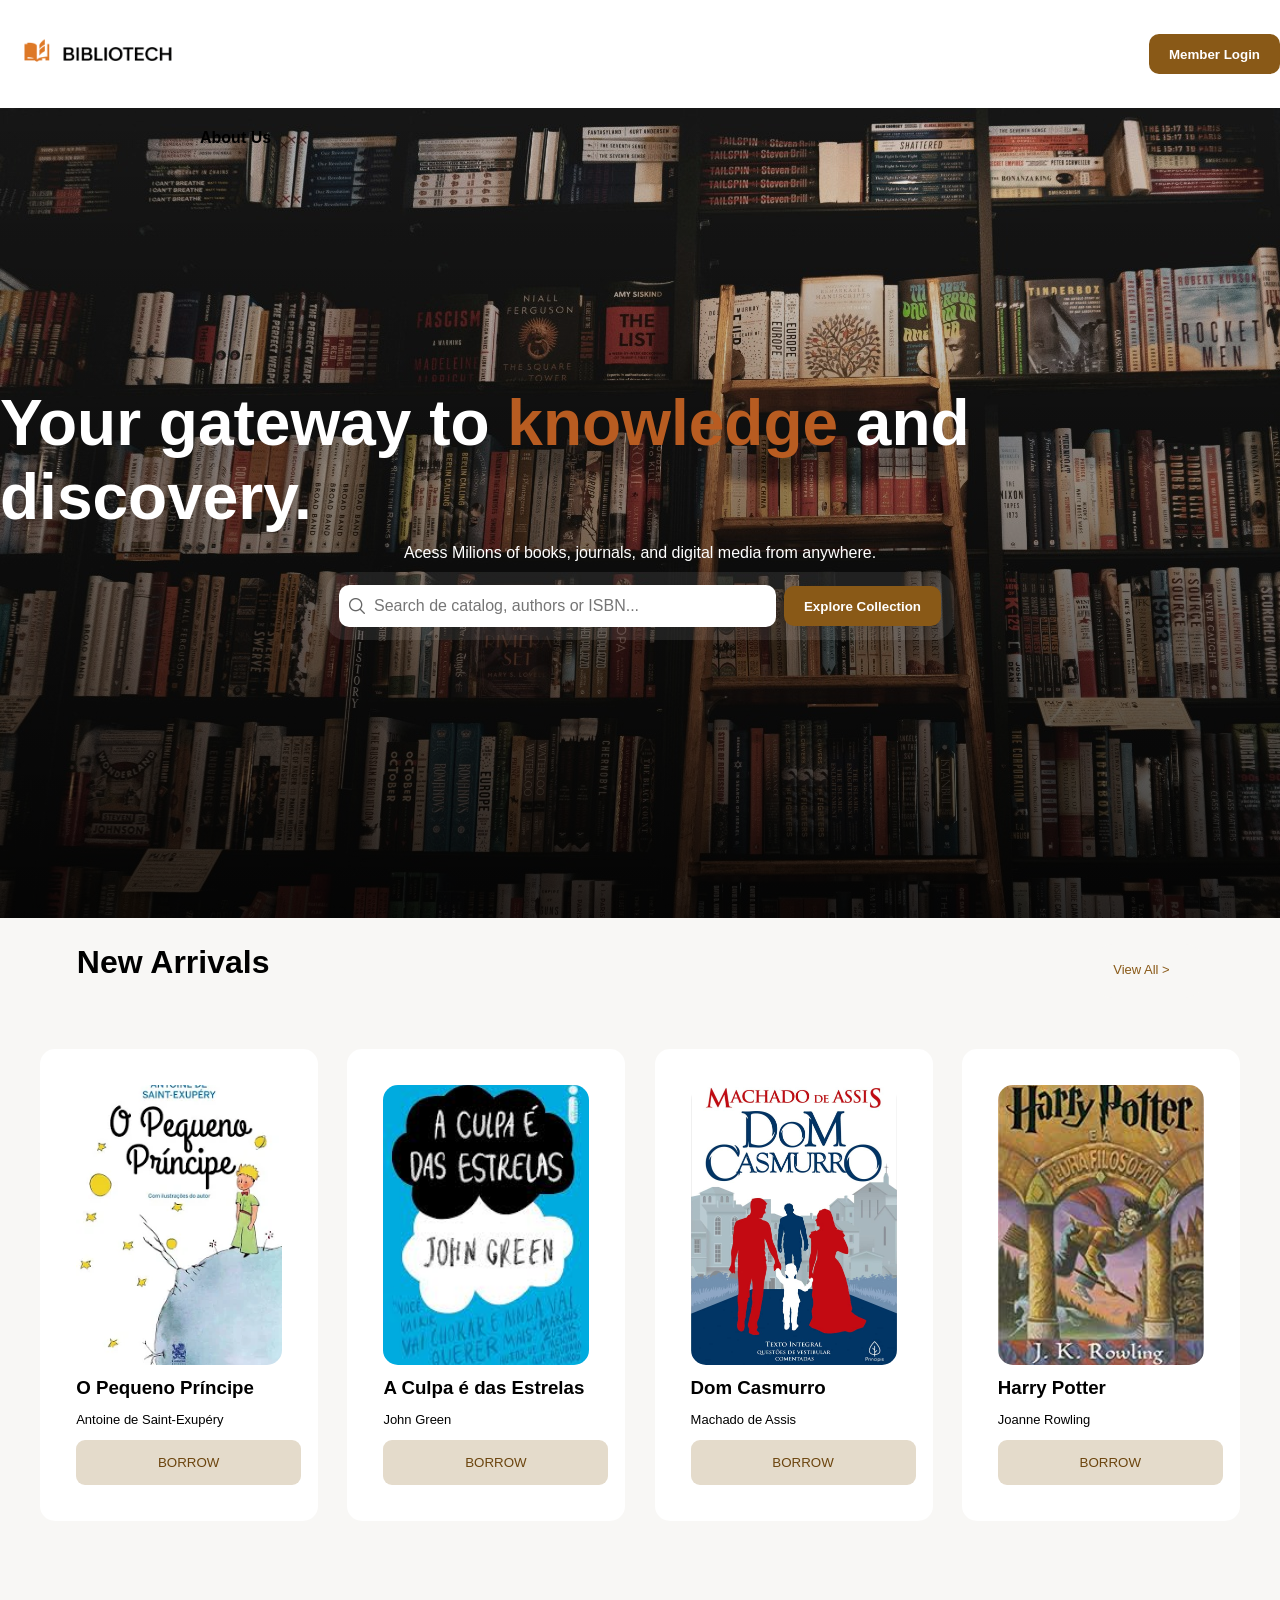
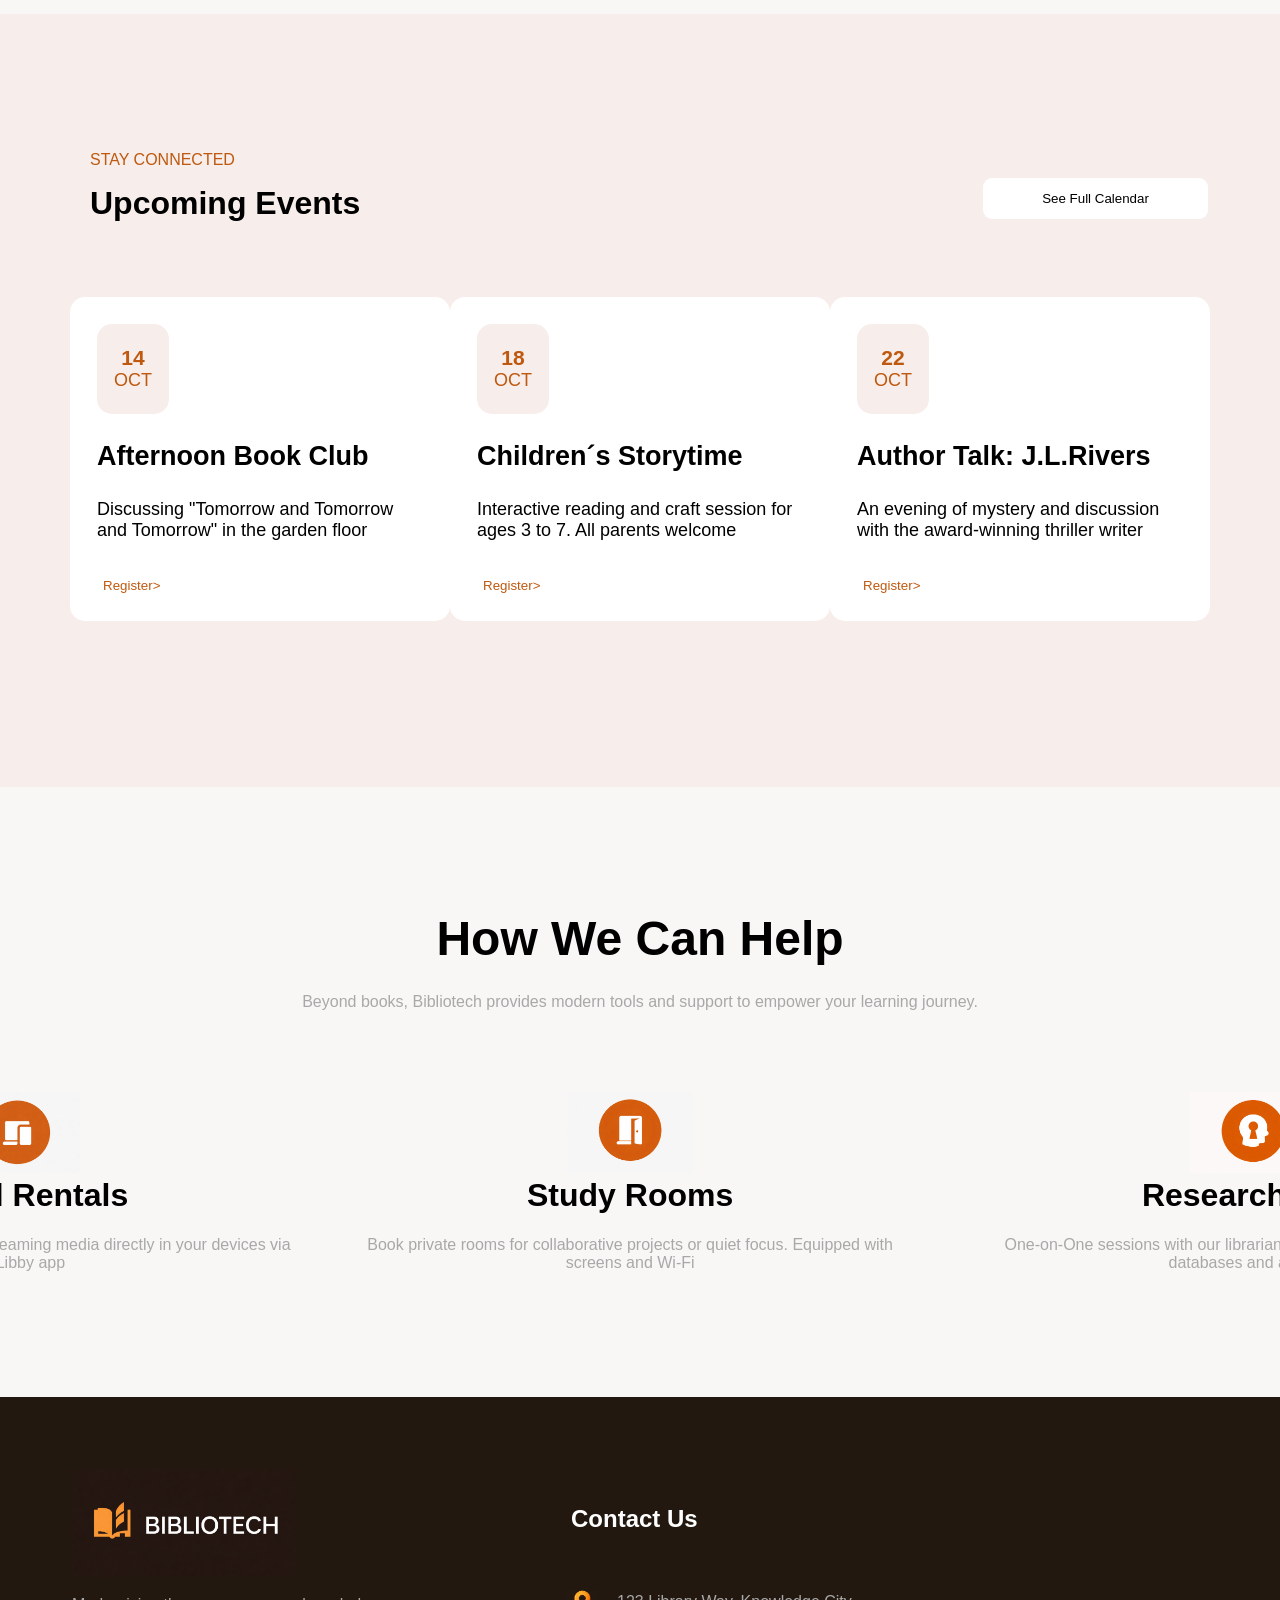
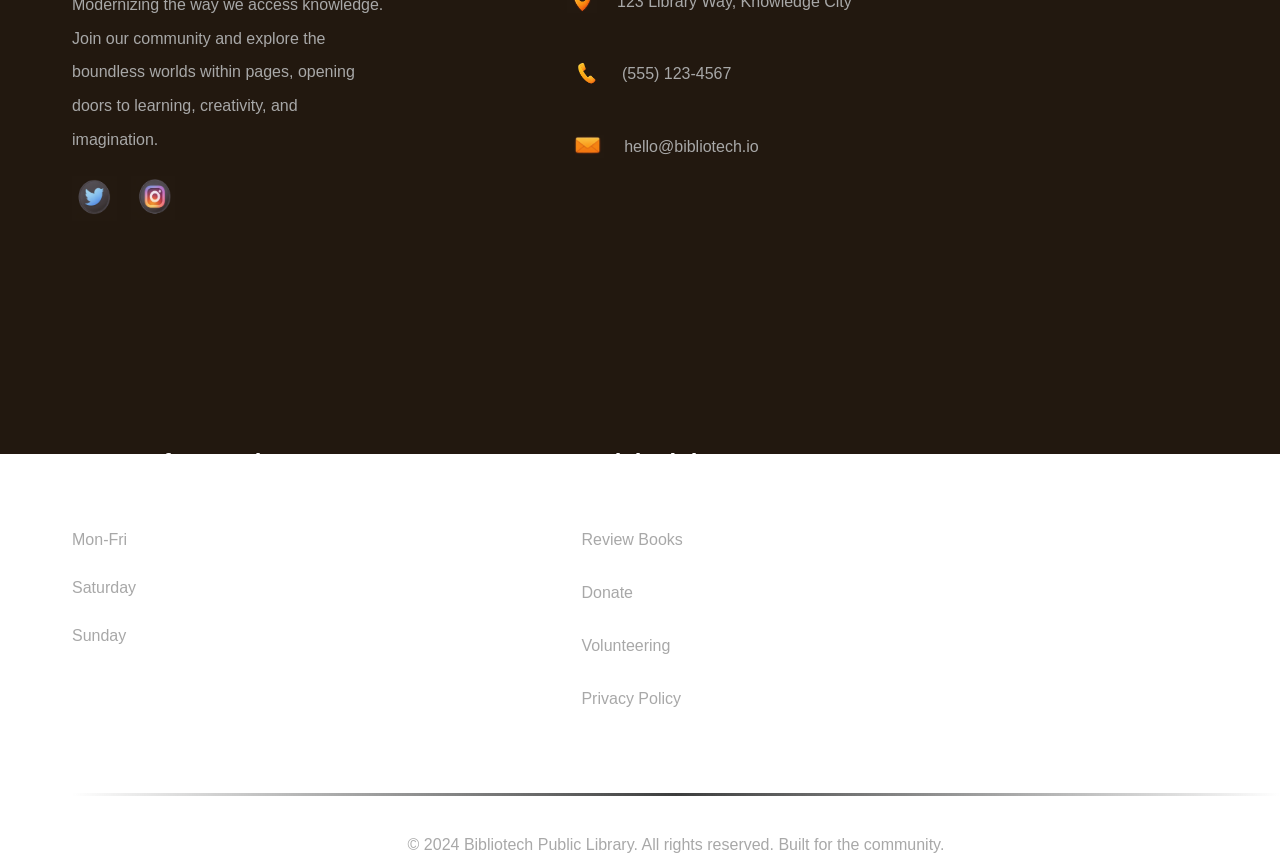
==== commit 998f3320: "biblotech" ====
--- a/AA/index.html
+++ b/AA/index.html
@@ -11,11 +11,11 @@
     <div class="cabecalho">
         <img src="assets/logo.png" class= "logo"></img>
         <div class="itens">
-            <h4>Books</h4>
-            <h4>Digital Collection</h4>
-            <h4>Events</h4>
-            <h4>Services</h4>
-            <h4>About Us</h4>
+            <h4 class="hover-effect">Books</h4>
+            <h4 class="hover-effect">Digital Collection</h4>
+            <h4 class="hover-effect">Events</h4>
+            <h4 class="hover-effect">Services</h4>
+            <h4 class="hover-effect">About Us</h4>
         </div>
 
         <input
@@ -30,50 +30,55 @@
         <h1>Your gateway to <span class="Destaque">knowledge</span> and discovery.  </h1>
         <p> Acess Milions of books, journals, and digital media from anywhere.</p>
         <div class="input_container">
-            <input type="text" placeholder="Search de catalog, authors or ISBN..." class="pesquisa">                 
-            <input type="button" value="Explore Collection" class="botao">
-        </div>
-    </div>  
+    
+    <div class="caixita">
+        <img src="assets/search.jpg" class="pesqui">
+        <input type="text" placeholder="Search de catalog, authors or ISBN..." class="pesquisa">
+    </div>
+
+    <input type="button" value="Explore Collection" class="botao">
+
+</div>
+    </div> 
+    <div class="novidades"> 
     <div class="new">
-        <h2>New Arrivals</h2>
-        <p>View All></p>
+        <h1>New Arrivals</h1>
+        <p class="hover-effect">View All ></p>
            </div>
     <div class="livros">
         <div class="card">
             <img src="assets/pequen.jpg" class="pequeno_principe">
             <h3>O Pequeno Príncipe</h3>
             <p>Antoine de Saint-Exupéry</p>
-            <button><h4>BORROW</h2></button>
+            <button class="hover-effect">BORROW</button>
         </div>
         <div class="card">
             <img src="assets/estrela.jpg" class="culpa_estrela">
             <h3>A Culpa é das Estrelas</h3>
             <p>John Green</p>
-            <button><h4>BORROW</h2></button>
+            <button class="hover-effect">BORROW</button>
             
         </div>
         <div class="card">
          <img src="assets/domcas.jpg" class="dom_casmurro">
          <h3>Dom Casmurro</h3>
          <p>Machado de Assis</p>
-         <button><h4>BORROW</h2></button>
+         <button class="hover-effect">BORROW</button>
         </div>
         <div class="card">
             <img src="assets/harry.jpg" class="harry_potter">
             <h3>Harry Potter</h3>
             <p>Joanne Rowling</p>
-            <button><h4>BORROW</h2></button>
-        </div>
-    
-
-
-        </div> 
+            <button class="hover-effect">BORROW</button>
+        </div>
+         </div> 
+        </div>
     <div class="calendario">
     <div class="stay">
     <p>STAY CONNECTED</p>
     <h1>Upcoming Events</h1>
     </div>
-    <button class="see"><h4>See Full Calendar</h4></button>
+    <button class="see hover-effect">See Full Calendar</button>
     </div>
 
      
@@ -86,7 +91,8 @@
             </div>
             <h2>Afternoon Book Club</h2>
             <p>Discussing "Tomorrow and Tomorrow and Tomorrow" in the garden floor</p>
-            <button>Register></button>
+            <button class="hover-effect">Register></button>
+            <img src="assets/calendar-day.jpg" alt="calendar-day">
         </div>
        <div class="cartas">
         <div class="dia">
@@ -94,8 +100,9 @@
             <p>OCT</p>
             </div>
             <h2>Children´s Storytime</h2>
-            <p>ALGUMA COISA VAI ESCRITA AQUI</p>
-            <button>Register></button>
+            <p>Interactive reading and craft session for ages 3 to 7. All parents welcome</p>
+            <button class="hover-effect">Register></button>
+            <img src="assets/tennis.jpg" alt="tennis">
         </div>
         <div class="cartas">
         <div class="dia">
@@ -103,8 +110,9 @@
             <p>OCT</p>
             </div>
             <h2>Author Talk: J.L.Rivers</h2>
-            <p>ALGUMA COISA VAI ESCRITA AQUI</p>
-            <button>Register></button>
+            <p>An evening of mystery and discussion with the award-winning thriller writer</p>
+            <button class="hover-effect">Register></button>
+            <img src="assets/ticket.jpg" alt="ticket">
         </div>
          </div>
          <div class="Painel">
@@ -140,8 +148,8 @@
         <p> Modernizing the way we access knowledge. Join our community and explore the boundless worlds within pages, opening doors to learning, creativity, and imagination. </p>
 
         <div class="redes">
-            <img class="twitter" src="assets/twitter.jpg" alt="logotwitter">
-            <img class="insta" src="assets/instagram.jpg" alt="logoinsta">
+            <img class="hover-effect" src="assets/twitter.jpg">
+            <img class="hover-effect" src="assets/instagram.jpg">
         </div>
     </div>
 
@@ -178,9 +186,6 @@
         <div class="ultima">
             <p>© 2024 Bibliotech Public Library. All rights reserved. Built for the community.</p>
         </div>
-        <div class="nomeeeee">
-            <p>OIIIIIIIIIIIIII</p>
-        </div>
 
 </div>
         
--- a/AA/index.css
+++ b/AA/index.css
@@ -12,28 +12,39 @@
 
 .itens{
     display: flex;
-gap: 15vh;
-
-
+gap: 150px;
+flex-wrap: wrap;
+
+
+}
+.img {
+    max-width: 100%;
+    height: auto;
 }
 .Destaque{
     color: #B85C21;
     
 }
-
-
-.botao{
+.botao {
     background-color: #895917;
     color: white;
-border-radius: 10px;
-outline: none;
-padding: 10px 20px;
-border: 0.4vh solid #895917;
-cursor: pointer;
-
-
-}
-
+    border-radius: 10px;
+    padding: 0 20px;
+    border: none;
+    cursor: pointer;
+    height: 40px;
+    font-weight: 600;
+     transition: all 0.3s ease;
+}
+.botao:hover {
+    background-color: #B85C21;
+    transform: translateY(-5px);
+    box-shadow: 0 10px 20px rgba(0,0,0,0.25);
+}
+
+.botao:active {
+    transform: scale(0.95);
+}
 
 .logo{
     width: 200px;
@@ -66,17 +77,22 @@
 
 }
 .hero{
-    width: 100;
-    height: 98vh;
+    width: 100%;
+    min-height: 90vh;
+    height: auto;
     justify-content: center;
     align-items: center;
     display: flex;
-    background-image: url("assets/capa.jpg");
+    background:
+  linear-gradient(to top, rgba(0,0,0,0.8), transparent),
+  url("assets/capa.jpg");
     flex-direction: column;
     gap: 10px;
     color: white;
-
-}
+    
+
+}
+
 .hero h1{
     color: white;
     font-weight: 800;
@@ -90,28 +106,60 @@
     margin: o;
 
 }
-.pesquisa{
-    padding: 1vh 5vw 1vh 1vw;
+.caixita {
+    position: relative;
+    width: 400px;
+}
+
+.pesqui {
+    position: absolute;
+    left: 10px;
+    top: 50%;
+    transform: translateY(-50%);
+    width: 16px; 
+    height: 16px;
+    opacity: 0.6;
+    pointer-events: none;
+}
+.hover-effect {
+    cursor: pointer;
+    transition: all 0.3s ease;
+}
+
+.hover-effect:hover {
+    color: #B85C21;
+    transform: translateY(-3px);
+}
+
+.pesquisa {
+    width: 100%;
+    height: 40px;
+    padding-left: 35px; 
+    border-radius: 10px;
     border: none;
-    outline: #895917;
     font-size: 1rem;
-    border-radius: 10px;
-    width: 400px;
 }
 .input_container{
-    padding: 2vw;
+    padding: 1vw;
     border-radius: 20px;
     background-color: rgb(213, 213, 213, 0.100);
+    display: flex;
+    align-items: center;
+    gap: 5vh;
+    
+}
+
+.novidades{
+    background-color: #F8F7F5;
 }
 .livros{
     height: 60vh;
     padding: 2vw;
     display: flex;
     justify-content: space-around;
-    background-color: #F8F7F5;
-    
-}
-.card{
+    
+}
+.card {
     width: 206px;
     border-radius: 15px;
     height: 400px;
@@ -121,14 +169,18 @@
     border: 4vh solid white;
     background-color: white;
     cursor: pointer;
-    
-
-    
+    transition: all 0.3s ease;
+}
+.card:hover {
+    transform: translateY(-10px); 
+    box-shadow: 0 15px 30px rgba(0,0,0,0.2); 
 }
 .new{
-    border:50px solid color(srgb 255 255 255);
     display: flex;
     justify-content: space-between;
+    padding: 2vw 6vw;
+     background-color: #F8F7F5;
+
 
 }
 .new p{
@@ -136,7 +188,11 @@
     font-size: small;
     border: 2vh solid #F8F7F5;
     border-radius: 2vh;
-    height: 2vh;    
+    height: 2vh;
+    width: 8vh; 
+    background-color:#F8F7F5;  
+    
+
 }
 * {
     font-family: Arial, sans-serif;
@@ -190,12 +246,18 @@
     width: 25vh;
     height: 4.5vh;
     border-radius: 1vh;
+    margin-top: 16vh;
+    margin-right: -6vh;
     
 
 
 }
 .calendario p{
     color: #BE590F;
+    display: block;
+    margin-bottom: 1.7vh;
+    margin-top: 13vh;
+
 }
 
 .cartas{
@@ -209,6 +271,16 @@
     display: flex;
     font-size: 2vh;
     gap: 3vh;
+    position: relative;
+}
+.cartas img{
+    width: 2.5vh;
+    height: 2.5vh;
+    position: absolute;
+    left: 47vh;
+    opacity: 0.6;
+    filter: invert(30%) sepia(95%) saturate(999%) hue-rotate(5deg);
+
 }
 .dia{
     background-color: #F7EDEB;
@@ -237,10 +309,11 @@
     border-top: 55px solid #F7EDEB;
     border-bottom:20px #F7EDEB;
     font-size: 1.9vh;
-    height: 400px;
-    
-    
-}
+    height: 490px;
+    
+    
+}
+
 .Painel{
     display: flex;
     text-align: center;
@@ -413,6 +486,8 @@
 
 }
 .hours p{
+    display: flex;
+    justify-content: space-between;
     margin-bottom: 30px;
 }
 
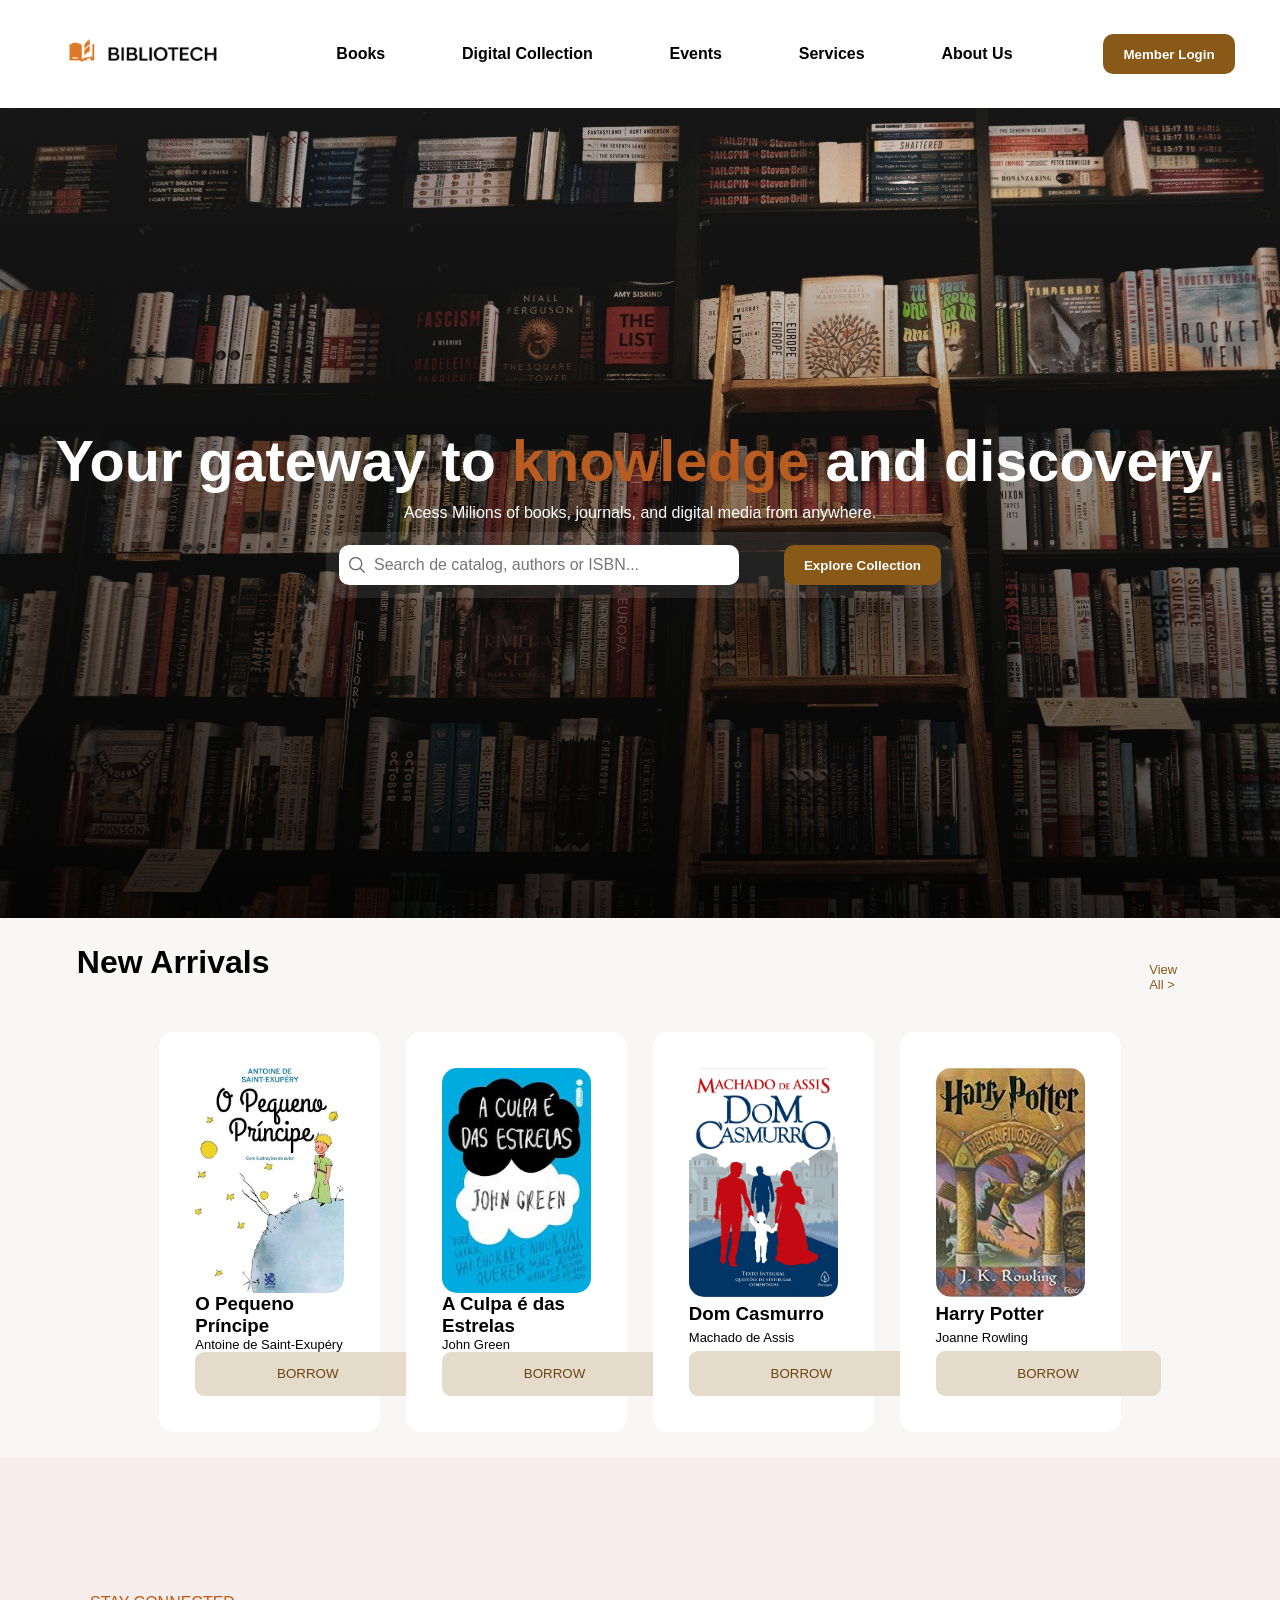
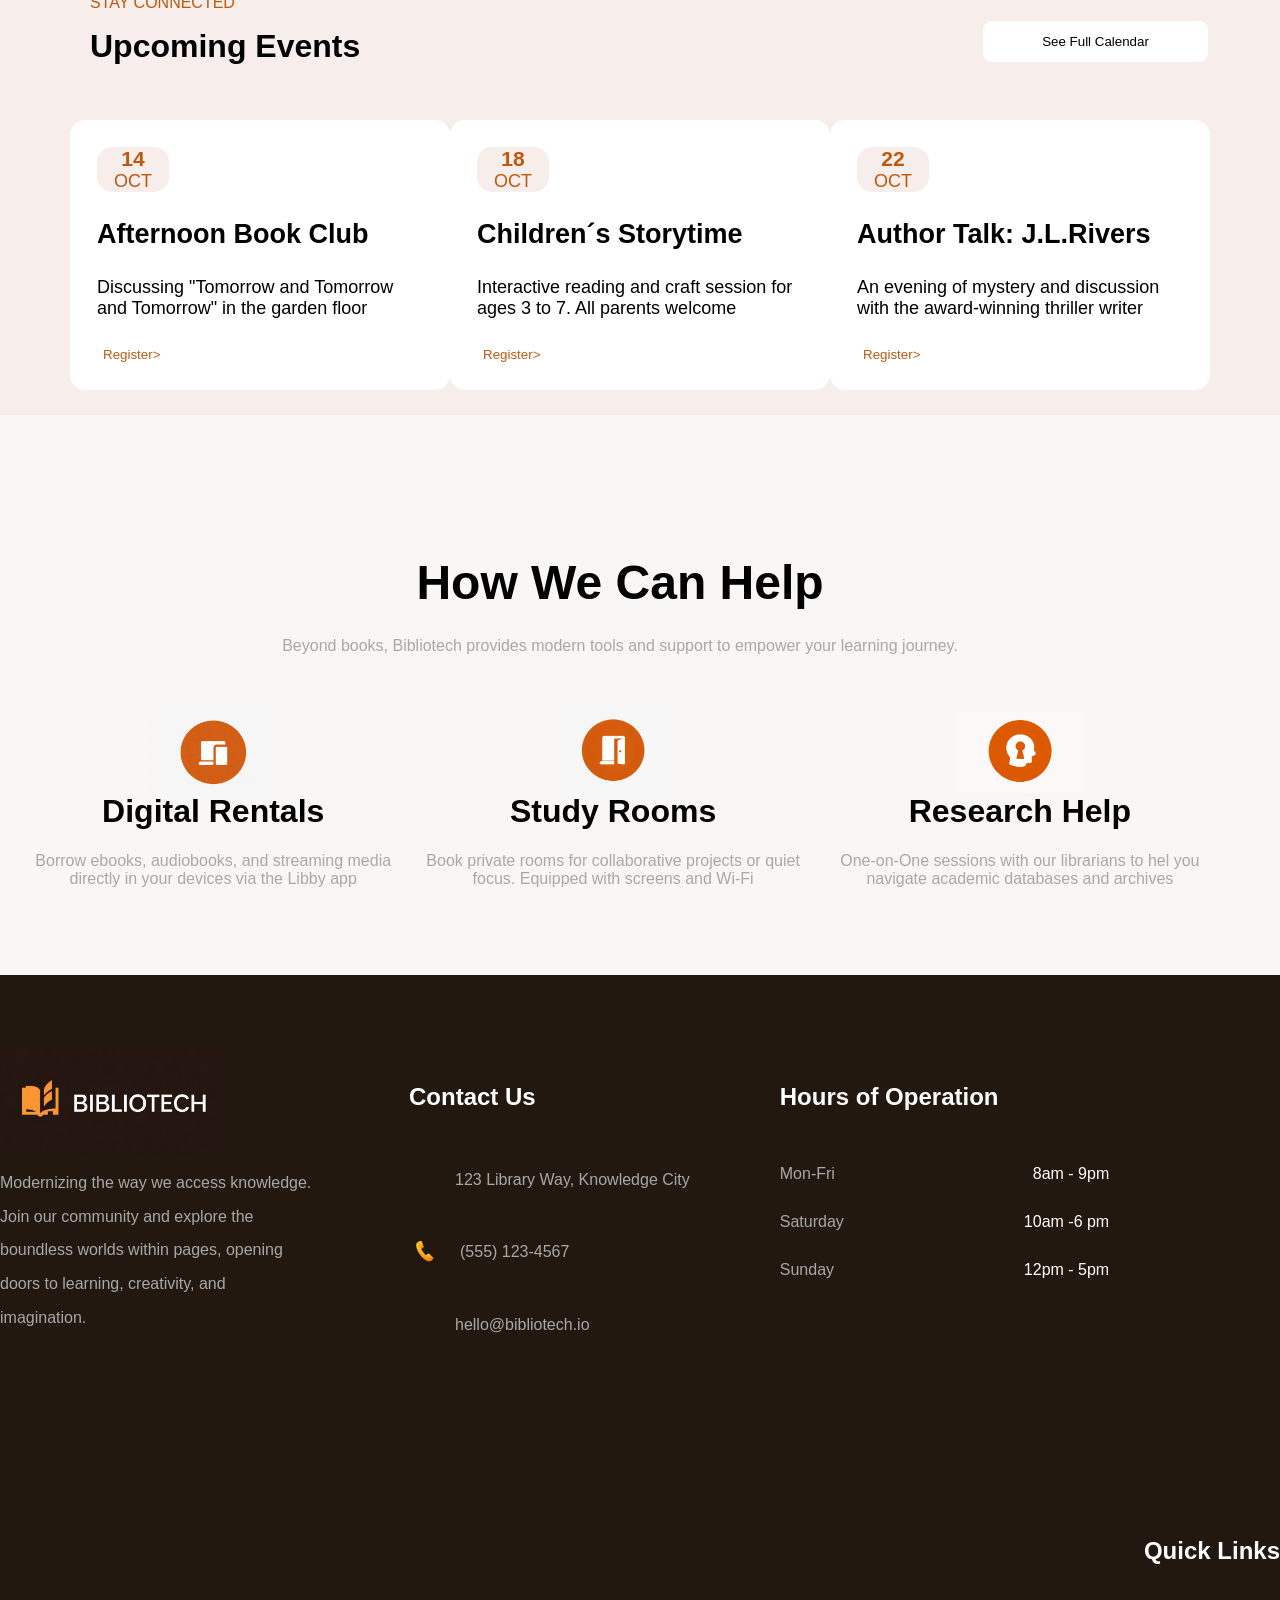
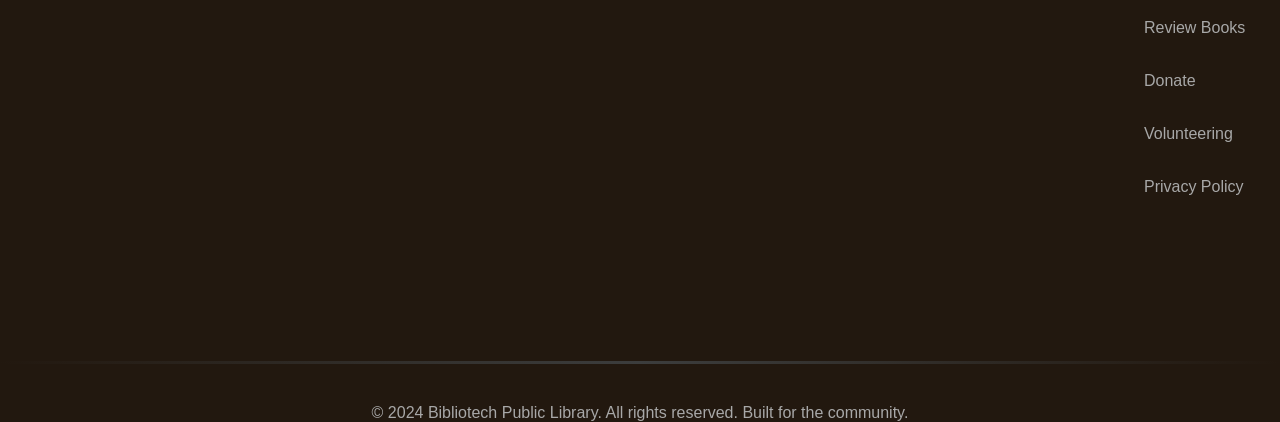
==== commit 2743f872: "update" ====
--- a/AA/index.html
+++ b/AA/index.html
@@ -117,7 +117,7 @@
          </div>
          <div class="Painel">
             <div class="Ajuda">
-                <div class="tamanho">
+                   <div class="tamanho">
                     <h1>How We Can Help</h1>
                 </div>
                 <p>Beyond books, Bibliotech provides modern tools and support to empower your learning journey.  </p>
@@ -127,12 +127,12 @@
             <h1>Digital Rentals</h1>
             <p>Borrow ebooks, audiobooks, and streaming media directly in your devices via the Libby app</p>
          </div>
-         <div class="Study">
+         <div class="Digital">
             <img src="assets/image2.jpg" alt="stdudyimg">
             <h1>Study Rooms</h1>
             <p>Book private rooms for collaborative projects or quiet focus. Equipped with screens and Wi-Fi</p>
          </div>
-         <div class="Research">
+         <div class="Digital">
             <img src="assets/image3.jpg" alt="researchimg">
             <h1>Research Help</h1>
             <p>One-on-One sessions with our librarians to hel you navigate academic databases and archives </p>
--- a/AA/index.css
+++ b/AA/index.css
@@ -6,13 +6,21 @@
 
 
 }
+*, *::before, *::after {
+    box-sizing: border-box;
+}
+html, body {
+    width: 100%;
+    margin: 0;
+    overflow-x: hidden;
+}
 *{
     margin: 0;
 }
 
 .itens{
     display: flex;
-gap: 150px;
+gap: 6vw;
 flex-wrap: wrap;
 
 
@@ -89,6 +97,8 @@
     flex-direction: column;
     gap: 10px;
     color: white;
+    text-align: center;
+    padding: 2vw;
     
 
 }
@@ -96,15 +106,12 @@
 .hero h1{
     color: white;
     font-weight: 800;
-    font-size: 4rem;
+    font-size: 3.6rem;
+    margin: 0 auto;
 
 }
 .hero p{
     color: white;
-}
-*{
-    margin: o;
-
 }
 .caixita {
     position: relative;
@@ -153,20 +160,24 @@
     background-color: #F8F7F5;
 }
 .livros{
-    height: 60vh;
+    height: auto;
     padding: 2vw;
     display: flex;
-    justify-content: space-around;
+    justify-content: center;
+    gap: 2vw;
+    flex-wrap: wrap;
+
     
 }
 .card {
-    width: 206px;
+   min-width: 200px;
+   width: 18%;
     border-radius: 15px;
     height: 400px;
     display: flex;
     flex-direction: column;
     justify-content: center;
-    border: 4vh solid white;
+    border: 4vh  solid white;
     background-color: white;
     cursor: pointer;
     transition: all 0.3s ease;
@@ -223,16 +234,16 @@
 }
 .calendario{
     display: flex;
-    margin: 6vh;
+    width: 100%;
+    max-width: 100%;
+    margin: 0;
     background-color: #F7EDEB;
     justify-content: space-between;
-    margin: 0%;
     border: 20px solid #F7EDEB;
     border-top: 20px solid #F7EDEB;
     border-left: 10vh solid #F7EDEB;
     border-right: 14vh solid #F7EDEB;
-    border-bottom: 0gap;
-    
+    border-bottom: 0;
     
     
     
@@ -259,7 +270,13 @@
     margin-top: 13vh;
 
 }
-
+.Digital{
+    display: flex;
+    justify-content: center;
+    align-items: center;
+    flex-direction: column;
+    text-align: center;
+}
 .cartas{
     height: 30vh;
     width: 50vh;
@@ -273,6 +290,7 @@
     gap: 3vh;
     position: relative;
 }
+
 .cartas img{
     width: 2.5vh;
     height: 2.5vh;
@@ -303,57 +321,54 @@
 }
 .calendariu{
     background-color: #F7EDEB;
+    width: 100%;
+    max-width: 100%;
+    box-sizing: border-box;
     border: 70px solid #F7EDEB;
     display: flex;
     justify-content: space-between;
     border-top: 55px solid #F7EDEB;
     border-bottom:20px #F7EDEB;
     font-size: 1.9vh;
-    height: 490px;
-    
-    
+    height: 350px;
+
 }
 
 .Painel{
-    display: flex;
-    text-align: center;
-    padding: 80px 20px;
-    background-color: white;
-    height: 35vh;
-    justify-content: center;
-    border-top: 15vh solid #F8F7F5;
-    background-color: #F8F7F5
-    
-    
-    
-
-    
+    padding: 40px 20px 40px;
+    background-color: #F8F7F5;
+    min-height: 560px;
+    justify-content: center;
+    border-top: 10vh solid #F8F7F5;
+    box-sizing: border-box;
 }
 .Ajuda{
-    height: 20vh;
     display: flex;
     flex-direction: column;
     align-items: center;
     justify-content: center;
     gap: 3vh;
-    width: 100vh;
-    margin-bottom: 60px;
-    
+    width: min(100%, 1200px);
+    margin-bottom: 0;
+    padding-bottom: 20px;
+    margin-top: 10px;
+}
+.cards{
+    display: flex;
+    justify-content: center;
+    gap: 10px;
+    flex-direction: row;
+    align-items: center;
+    margin-top: 30px;
+    width: 100%;    
+    place-content: center;
 }
 .Ajuda p{
     
     color: #A8A8A8;
 
 }
-.cards{
-    display: flex;
-    justify-content: center;
-    gap: 6vh;
-    margin-top: 6vh;
-    width: 200vh;
-    
-
-}
+
 .Digital img{
     width: 14vh;
     height: 9vh;
@@ -380,15 +395,16 @@
 }
 .fundopreto{
     background-color: #22180F;
-    height: 65vh;
     display: flex;
     flex-wrap: wrap;
     justify-content: flex-start;
     align-items: flex-start;
-    padding-left: 8vh;
     padding-top: 8vh;
-    gap: 20vh;
-    
+    gap: 10vh;
+    
+}
+.quick{
+    margin-left: auto;
 }
 .txt{
     width: 35vh;
@@ -495,10 +511,9 @@
     color: white;
     margin-top: 4vh;
     margin-bottom: 6vh;
-    
-    
-
-}
+
+}
+
 
 .quick p{
     color: #A8A8A8;
@@ -508,11 +523,10 @@
 .ultima{
     width: 100%;
     text-align: center;
-    padding-top: 50px;
+    padding-top: 40px;
     color: #A8A8A8;
-    margin-top: -20vh;
-    position: relative;
-    
+    margin-top: auto;
+    flex-basis: 100%;
     
     
 }
@@ -533,5 +547,3 @@
     
 
 
-
-
